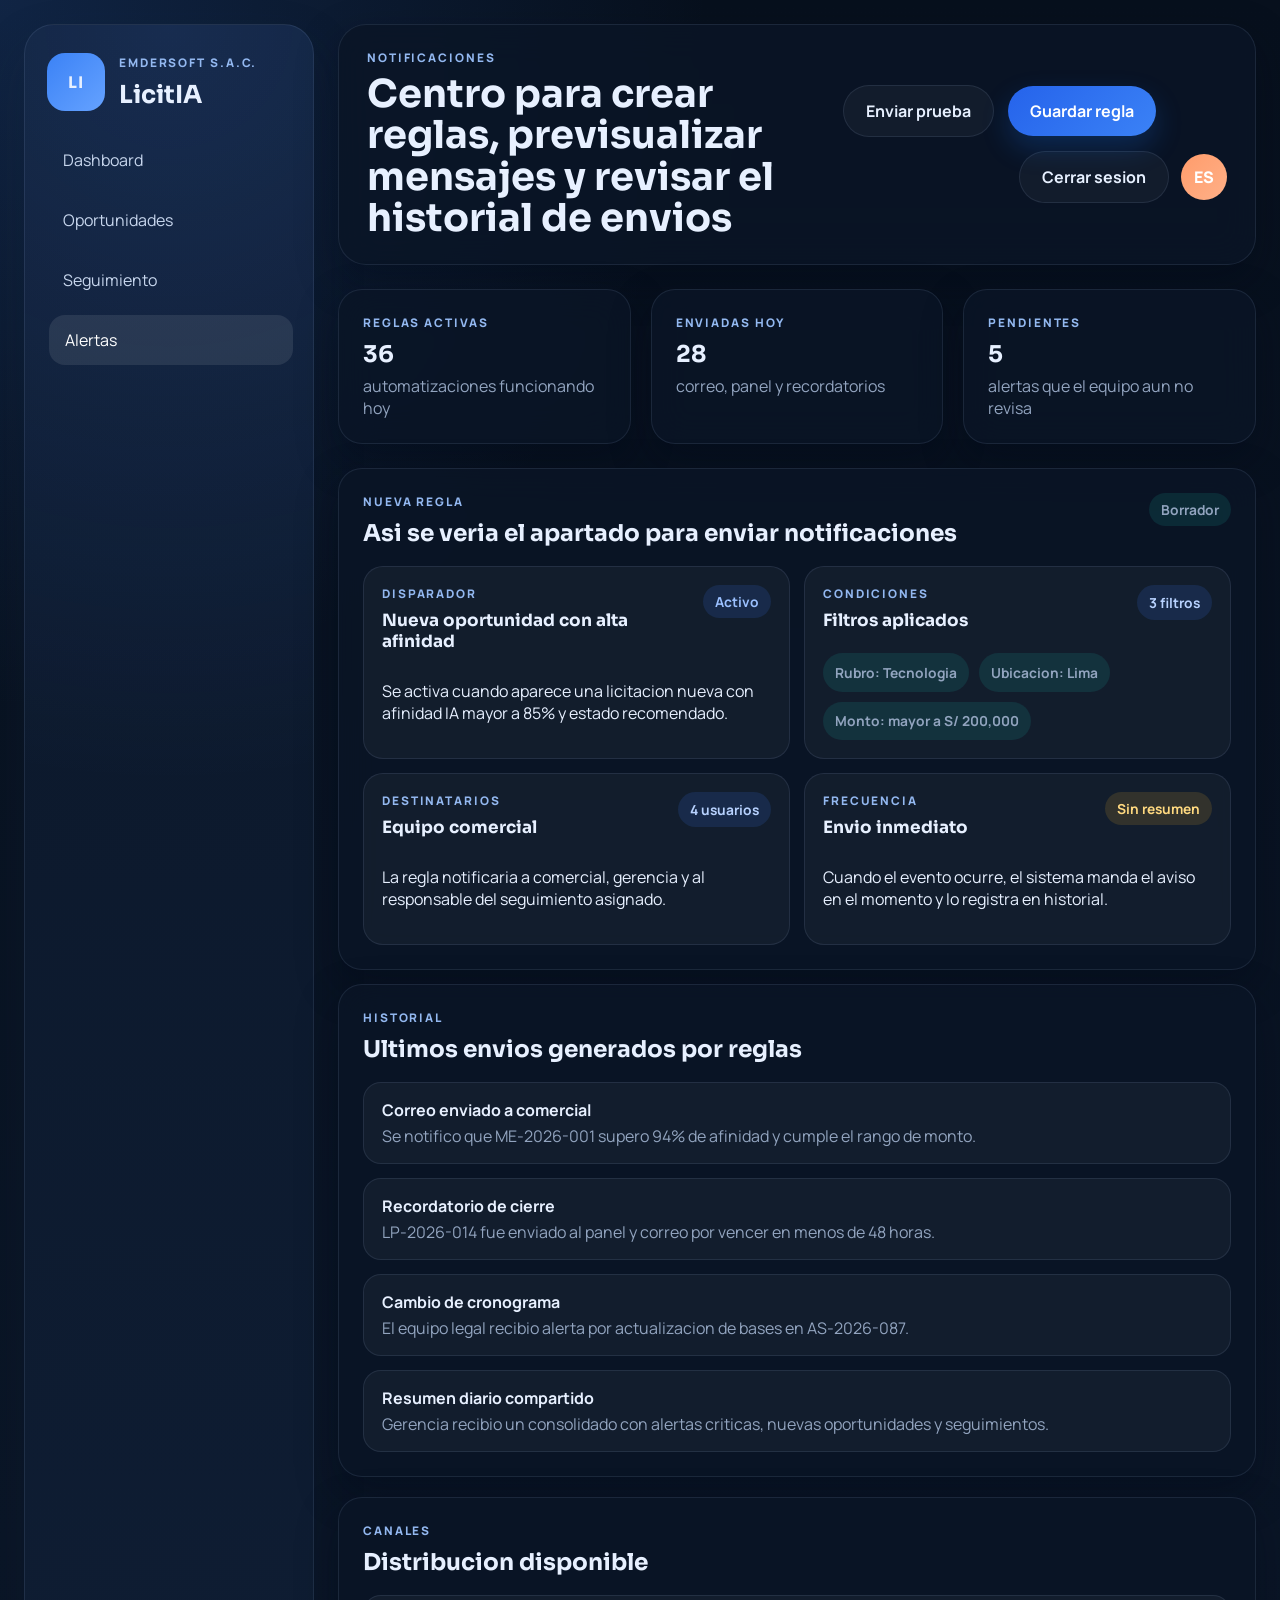
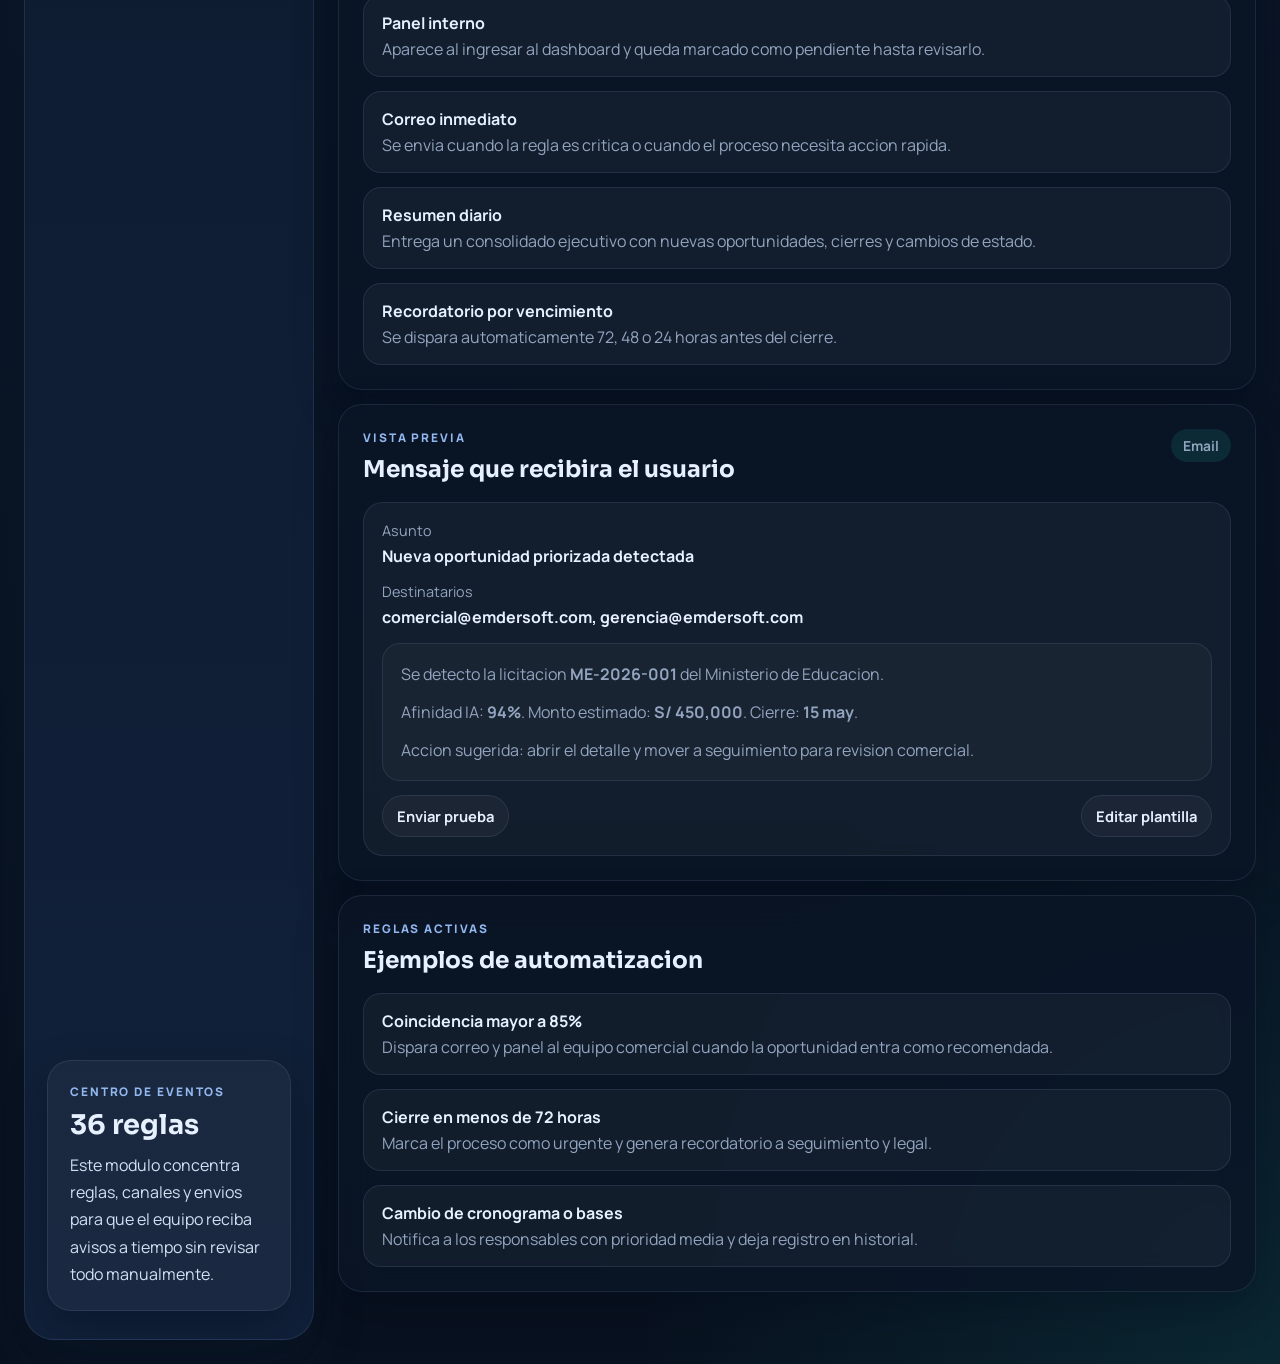
==== alertas.html @ c3f0694d "proyecto_completo" ====
<!DOCTYPE html>
<html lang="es">
<head>
  <meta charset="UTF-8">
  <meta name="viewport" content="width=device-width, initial-scale=1.0">
  <title>LicitIA | Alertas</title>
  <link rel="preconnect" href="https://fonts.googleapis.com">
  <link rel="preconnect" href="https://fonts.gstatic.com" crossorigin>
  <link href="https://fonts.googleapis.com/css2?family=Manrope:wght@400;500;700;800&family=Sora:wght@500;600;700&display=swap" rel="stylesheet">
  <link rel="stylesheet" href="style.css">
</head>
<body>
  <div class="app-shell">
    <aside class="sidebar">
      <a class="brand-block" href="index.html">
        <div class="brand-mark">LI</div>
        <div>
          <p class="eyebrow">Emdersoft S.A.C.</p>
          <h1>LicitIA</h1>
        </div>
      </a>

      <nav class="sidebar-nav">
        <a class="nav-item" href="index.html">Dashboard</a>
        <a class="nav-item" href="oportunidades.html">Oportunidades</a>
        <a class="nav-item" href="seguimiento.html">Seguimiento</a>
        <a class="nav-item active" href="alertas.html">Alertas</a>
      </nav>

      <div class="sidebar-card">
        <p class="eyebrow">Centro de eventos</p>
        <h2>36 reglas</h2>
        <p>Este modulo concentra reglas, canales y envios para que el equipo reciba avisos a tiempo sin revisar todo manualmente.</p>
      </div>
    </aside>

    <main class="main-panel">
      <header class="topbar">
        <div class="topbar-copy">
          <p class="eyebrow">Notificaciones</p>
          <h2>Centro para crear reglas, previsualizar mensajes y revisar el historial de envios</h2>
        </div>
        <div class="topbar-actions">
          <button class="secondary-button" type="button" data-demo-message="Se envio una prueba del mensaje al correo del equipo comercial.">Enviar prueba</button>
          <button class="primary-button" type="button" data-demo-message="La regla de notificacion quedo creada y activa.">Guardar regla</button>
          <div class="account-actions">
            <a class="secondary-button logout-button" href="home.html">Cerrar sesion</a>
            <div class="user-chip">ES</div>
          </div>
        </div>
      </header>

      <section class="summary-strip">
        <article class="panel-card">
          <p class="eyebrow">Reglas activas</p>
          <strong>36</strong>
          <span>automatizaciones funcionando hoy</span>
        </article>
        <article class="panel-card">
          <p class="eyebrow">Enviadas hoy</p>
          <strong>28</strong>
          <span>correo, panel y recordatorios</span>
        </article>
        <article class="panel-card">
          <p class="eyebrow">Pendientes</p>
          <strong>5</strong>
          <span>alertas que el equipo aun no revisa</span>
        </article>
      </section>

      <section class="alert-layout">
        <div class="detail-stack">
          <article class="panel-card">
            <div class="card-header">
              <div>
                <p class="eyebrow">Nueva regla</p>
                <h3>Asi se veria el apartado para enviar notificaciones</h3>
              </div>
              <span class="tag">Borrador</span>
            </div>

            <div class="builder-grid">
              <div class="builder-block">
                <div class="topbar-mini">
                  <div>
                    <p class="eyebrow">Disparador</p>
                    <h4>Nueva oportunidad con alta afinidad</h4>
                  </div>
                  <span class="status active">Activo</span>
                </div>
                <p>Se activa cuando aparece una licitacion nueva con afinidad IA mayor a 85% y estado recomendado.</p>
              </div>

              <div class="builder-block">
                <div class="topbar-mini">
                  <div>
                    <p class="eyebrow">Condiciones</p>
                    <h4>Filtros aplicados</h4>
                  </div>
                  <span class="metric-pill">3 filtros</span>
                </div>
                <div class="badge-list">
                  <span class="tag">Rubro: Tecnologia</span>
                  <span class="tag">Ubicacion: Lima</span>
                  <span class="tag">Monto: mayor a S/ 200,000</span>
                </div>
              </div>

              <div class="builder-block">
                <div class="topbar-mini">
                  <div>
                    <p class="eyebrow">Destinatarios</p>
                    <h4>Equipo comercial</h4>
                  </div>
                  <span class="metric-pill">4 usuarios</span>
                </div>
                <p>La regla notificaria a comercial, gerencia y al responsable del seguimiento asignado.</p>
              </div>

              <div class="builder-block">
                <div class="topbar-mini">
                  <div>
                    <p class="eyebrow">Frecuencia</p>
                    <h4>Envio inmediato</h4>
                  </div>
                  <span class="status review">Sin resumen</span>
                </div>
                <p>Cuando el evento ocurre, el sistema manda el aviso en el momento y lo registra en historial.</p>
              </div>
            </div>
          </article>

          <article class="panel-card">
            <div class="card-header">
              <div>
                <p class="eyebrow">Historial</p>
                <h3>Ultimos envios generados por reglas</h3>
              </div>
            </div>
            <ul class="activity-list">
              <li>
                <strong>Correo enviado a comercial</strong>
                <span>Se notifico que ME-2026-001 supero 94% de afinidad y cumple el rango de monto.</span>
              </li>
              <li>
                <strong>Recordatorio de cierre</strong>
                <span>LP-2026-014 fue enviado al panel y correo por vencer en menos de 48 horas.</span>
              </li>
              <li>
                <strong>Cambio de cronograma</strong>
                <span>El equipo legal recibio alerta por actualizacion de bases en AS-2026-087.</span>
              </li>
              <li>
                <strong>Resumen diario compartido</strong>
                <span>Gerencia recibio un consolidado con alertas criticas, nuevas oportunidades y seguimientos.</span>
              </li>
            </ul>
          </article>
        </div>

        <div class="side-stack">
          <article class="panel-card">
            <div class="card-header">
              <div>
                <p class="eyebrow">Canales</p>
                <h3>Distribucion disponible</h3>
              </div>
            </div>
            <ul class="channel-list">
              <li class="channel-item">
                <strong>Panel interno</strong>
                <span>Aparece al ingresar al dashboard y queda marcado como pendiente hasta revisarlo.</span>
              </li>
              <li class="channel-item">
                <strong>Correo inmediato</strong>
                <span>Se envia cuando la regla es critica o cuando el proceso necesita accion rapida.</span>
              </li>
              <li class="channel-item">
                <strong>Resumen diario</strong>
                <span>Entrega un consolidado ejecutivo con nuevas oportunidades, cierres y cambios de estado.</span>
              </li>
              <li class="channel-item">
                <strong>Recordatorio por vencimiento</strong>
                <span>Se dispara automaticamente 72, 48 o 24 horas antes del cierre.</span>
              </li>
            </ul>
          </article>

          <article class="panel-card">
            <div class="card-header">
              <div>
                <p class="eyebrow">Vista previa</p>
                <h3>Mensaje que recibira el usuario</h3>
              </div>
              <span class="tag">Email</span>
            </div>
            <div class="preview-card">
              <div class="preview-line">
                <span>Asunto</span>
                <strong>Nueva oportunidad priorizada detectada</strong>
              </div>
              <div class="preview-line">
                <span>Destinatarios</span>
                <strong>comercial@emdersoft.com, gerencia@emdersoft.com</strong>
              </div>
              <div class="preview-message">
                <p>Se detecto la licitacion <strong>ME-2026-001</strong> del Ministerio de Educacion.</p>
                <p>Afinidad IA: <strong>94%</strong>. Monto estimado: <strong>S/ 450,000</strong>. Cierre: <strong>15 may</strong>.</p>
                <p>Accion sugerida: abrir el detalle y mover a seguimiento para revision comercial.</p>
              </div>
              <div class="inline-actions">
                <button class="secondary-button small-button" type="button" data-demo-message="La vista previa se envio al correo de prueba.">Enviar prueba</button>
                <button class="secondary-button small-button" type="button" data-demo-message="Se actualizo la plantilla del mensaje.">Editar plantilla</button>
              </div>
            </div>
          </article>

          <article class="panel-card">
            <div class="card-header">
              <div>
                <p class="eyebrow">Reglas activas</p>
                <h3>Ejemplos de automatizacion</h3>
              </div>
            </div>
            <ul class="rule-list">
              <li class="rule-item">
                <strong>Coincidencia mayor a 85%</strong>
                <span>Dispara correo y panel al equipo comercial cuando la oportunidad entra como recomendada.</span>
              </li>
              <li class="rule-item">
                <strong>Cierre en menos de 72 horas</strong>
                <span>Marca el proceso como urgente y genera recordatorio a seguimiento y legal.</span>
              </li>
              <li class="rule-item">
                <strong>Cambio de cronograma o bases</strong>
                <span>Notifica a los responsables con prioridad media y deja registro en historial.</span>
              </li>
            </ul>
          </article>
        </div>
      </section>

      <p id="message" class="message" aria-live="polite"></p>
    </main>
  </div>

  <script src="script.js"></script>
</body>
</html>
---- style.css ----
:root {
  --bg: #08111f;
  --sidebar: #0b1729;
  --panel: rgba(10, 21, 38, 0.82);
  --panel-soft: rgba(255, 255, 255, 0.04);
  --panel-strong: #10243f;
  --text: #e7f0ff;
  --muted: #92a4bf;
  --line: rgba(154, 181, 219, 0.12);
  --blue: #3b82f6;
  --blue-soft: rgba(59, 130, 246, 0.14);
  --teal: #1cc8b7;
  --teal-soft: rgba(28, 200, 183, 0.12);
  /* Purple accent for hover/interaction */
  --accent: #7c3aed;
  --accent-strong: #9f7aea;
  --accent-soft: rgba(124,58,237,0.12);
  --orange: #ff9c6b;
  --gold: #f2c14e;
  --red: #ff6b6b;
  --shadow: rgba(2, 8, 23, 0.34);
}

* {
  box-sizing: border-box;
}

html {
  scroll-behavior: smooth;
}

body {
  margin: 0;
  min-height: 100vh;
  font-family: "Manrope", sans-serif;
  color: var(--text);
  background:
    radial-gradient(circle at top left, rgba(59, 130, 246, 0.18), transparent 22%),
    radial-gradient(circle at bottom right, rgba(28, 200, 183, 0.12), transparent 20%),
    linear-gradient(180deg, #07101d, #0a1526 52%, #08111f);
}

a {
  color: inherit;
  text-decoration: none;
}

button,
input,
select {
  font: inherit;
}

.app-shell {
  display: grid;
  grid-template-columns: 290px 1fr;
  gap: 24px;
  min-height: 100vh;
  padding: 24px;
}

.sidebar {
  display: flex;
  flex-direction: column;
  gap: 24px;
  padding: 28px 22px;
  border: 1px solid var(--line);
  border-radius: 30px;
  background:
    radial-gradient(circle at top, rgba(80, 140, 255, 0.18), transparent 26%),
    linear-gradient(180deg, #0b1729, #11213a);
  box-shadow: 0 24px 50px rgba(16, 35, 60, 0.22);
}

.brand-block {
  display: flex;
  gap: 14px;
  align-items: center;
}

.brand-mark,
h1,
h2,
h3,
h4,
.stat-card strong,
.hero-highlight strong,
.mini-stats strong,
.summary-strip strong {
  font-family: "Sora", sans-serif;
}

.brand-mark {
  display: grid;
  place-items: center;
  width: 58px;
  height: 58px;
  border-radius: 18px;
  background: linear-gradient(135deg, var(--blue), #65a2ff);
  font-weight: 700;
  letter-spacing: 0.06em;
}

.brand-block h1 {
  margin: 4px 0 0;
  font-size: 1.55rem;
}

.eyebrow {
  margin: 0 0 8px;
  font-size: 0.74rem;
  font-weight: 800;
  letter-spacing: 0.16em;
  text-transform: uppercase;
  color: #93b8f0;
}

.sidebar-nav {
  display: grid;
  gap: 10px;
}

.nav-item {
  padding: 14px 16px;
  border-radius: 16px;
  color: #c7d6ed;
  transition: background 0.2s ease, color 0.2s ease, transform 0.2s ease;
}

.nav-item:hover,
.nav-item.active {
  background: rgba(255, 255, 255, 0.09);
  color: white;
  transform: translateX(2px);
}

.sidebar-card,
.topbar,
.hero-panel,
.stat-card,
.panel-card,
.board-column {
  border: 1px solid var(--line);
  box-shadow: 0 16px 40px var(--shadow);
}

.sidebar-card {
  margin-top: auto;
  padding: 22px;
  border-radius: 24px;
  background: var(--panel-soft);
}

.sidebar-card h2 {
  margin: 6px 0 10px;
  font-size: 1.7rem;
}

.sidebar-card p:last-child {
  margin: 0;
  color: #d3e0f3;
  line-height: 1.7;
}

.main-panel {
  display: grid;
  gap: 24px;
}

.topbar,
.panel-card,
.stat-card,
.board-column {
  background: var(--panel);
  backdrop-filter: blur(18px);
}

.topbar {
  display: flex;
  align-items: center;
  justify-content: space-between;
  gap: 18px;
  padding: 24px 28px;
  border-radius: 28px;
}

.topbar-copy h2 {
  margin: 0;
  max-width: 22ch;
  font-size: clamp(1.9rem, 3vw, 2.6rem);
  line-height: 1.08;
}

.topbar-actions {
  display: flex;
  align-items: center;
  gap: 14px;
  flex-wrap: wrap;
}

.account-actions {
  display: flex;
  align-items: center;
  gap: 12px;
  margin-left: auto;
}

.search-box {
  min-width: 290px;
  padding: 14px 18px;
  border: 1px solid var(--line);
  border-radius: 999px;
  color: var(--muted);
  background: var(--panel-soft);
}

input.search-box {
  color: var(--text);
  outline: none;
}

input.search-box::placeholder {
  color: var(--muted);
}

input.search-box:focus {
  border-color: rgba(59, 130, 246, 0.65);
  box-shadow: 0 0 0 3px rgba(59, 130, 246, 0.14);
}

.primary-button,
.secondary-button {
  display: inline-flex;
  align-items: center;
  justify-content: center;
  border: 0;
  border-radius: 999px;
  padding: 14px 22px;
  font-weight: 700;
  cursor: pointer;
  /* slower, smoother animations — slow color/gradient transition */
  transition: transform 600ms cubic-bezier(.2,.9,.2,1), background 900ms ease, box-shadow 900ms ease, filter 700ms ease;
}

.primary-button {
  color: white;
  /* base blue background; overlay will provide smooth darkening on hover */
  background: linear-gradient(135deg, #2563eb, var(--blue));
  box-shadow: 0 12px 28px rgba(22, 119, 255, 0.22);
  position: relative;
  z-index: 1;
  overflow: hidden;
}

/* Enhanced hover effects for buttons and interactive elements */
.primary-button::before {
  content: "";
  position: absolute;
  inset: 0;
  background: linear-gradient(135deg, #1e40af, #2563eb);
  opacity: 0;
  pointer-events: none;
  transition: opacity 1200ms cubic-bezier(.22,.9,.46,1);
  z-index: -1;
}

.primary-button:hover::before {
  opacity: 1;
}

.secondary-button {
  color: var(--text);
  background: var(--panel-soft);
  border: 1px solid var(--line);
}

.secondary-button:hover {
  /* subtle secondary hover */
  transform: translateY(-1px) scale(1.01);
  border-color: rgba(124,58,237,0.14);
  box-shadow: 0 8px 18px rgba(124,58,237,0.06);
  background: linear-gradient(180deg, rgba(255,255,255,0.01), var(--panel-soft));
}

.text-link:hover {
  transform: none;
  color: #b8d2ff;
  text-decoration: none;
}

.chip:hover {
  transform: none;
}

.accent-button {
  color: #cfe1ff;
  background: var(--blue-soft);
}

.small-button {
  padding: 10px 14px;
  font-size: 0.92rem;
}

.logout-button {
  white-space: nowrap;
}

.user-chip {
  display: grid;
  place-items: center;
  width: 46px;
  height: 46px;
  border-radius: 50%;
  background: linear-gradient(135deg, var(--orange), #ffb088);
  color: white;
  font-weight: 800;
}

.user-chip:hover {
  transform: none;
  box-shadow: none;
}

.text-link {
  color: #b8d2ff;
  font-weight: 700;
}

.hero-panel {
  display: grid;
  grid-template-columns: 1.2fr 0.8fr;
  gap: 20px;
  padding: 28px;
  border-radius: 30px;
  background:
    linear-gradient(135deg, rgba(13, 28, 48, 0.96), rgba(10, 23, 40, 0.84)),
    var(--panel);
}

.hero-copy h3,
.page-title {
  margin: 0;
  font-size: clamp(2rem, 4vw, 3rem);
  line-height: 1.04;
}

.description {
  max-width: 62ch;
  margin: 16px 0 0;
  color: var(--muted);
  line-height: 1.75;
}

.hero-tags,
.page-tabs,
.chip-row,
.badge-list,
.meta-row,
.inline-actions {
  display: flex;
  flex-wrap: wrap;
  gap: 10px;
}

.hero-tags {
  margin-top: 22px;
}

.hero-tags span,
.page-tabs a,
.tag,
.status,
.score,
.chip,
.metric-pill {
  display: inline-flex;
  align-items: center;
  justify-content: center;
  border-radius: 999px;
  font-size: 0.86rem;
  font-weight: 700;
}

.hero-tags span,
.page-tabs a,
.chip {
  padding: 10px 14px;
  color: #b8d2ff;
  background: var(--blue-soft);
}

.page-tabs a.active,
.chip.active {
  color: white;
  background: linear-gradient(135deg, var(--blue), #6ea8ff);
}

.hero-highlight {
  padding: 24px;
  border-radius: 24px;
  background: linear-gradient(180deg, #163867, #10243f);
  color: white;
}

.hero-highlight strong {
  display: block;
  margin-bottom: 16px;
  font-size: 2.5rem;
}

.summary-list,
.plain-list {
  margin: 0;
  padding-left: 18px;
  line-height: 1.9;
}

.summary-list {
  color: #dbe8f6;
}

.plain-list {
  color: var(--muted);
}

.stats-grid,
.content-grid,
.bottom-grid,
.summary-strip,
.results-layout,
.detail-layout,
.alert-layout,
.board-grid {
  display: grid;
  gap: 20px;
}

.stats-grid {
  grid-template-columns: repeat(4, 1fr);
}

.summary-strip {
  grid-template-columns: repeat(3, 1fr);
}

.content-grid {
  grid-template-columns: 1.45fr 0.95fr;
}

.bottom-grid {
  grid-template-columns: 1.2fr 0.8fr;
}

.results-layout {
  grid-template-columns: 320px 1fr;
}

.detail-layout {
  grid-template-columns: 1.25fr 0.75fr;
}

.alert-layout {
  grid-template-columns: 1.15fr 0.85fr;
}

.board-grid {
  grid-template-columns: repeat(3, 1fr);
}

.stat-card,
.panel-card,
.board-column {
  padding: 24px;
  border-radius: 24px;
}

.stat-card p,
.summary-strip span,
.meta-row span,
.opportunity-card p,
.activity-list span,
.mini-steps span,
.info-list span,
.rule-list span,
.channel-list span,
.help-copy,
th,
td,
.tag {
  color: var(--muted);
}

.stat-card strong,
.summary-strip strong {
  display: block;
  margin: 8px 0;
  font-size: 2rem;
}

.stat-card span {
  color: var(--teal);
  font-weight: 700;
}

.summary-strip strong {
  margin: 0 0 6px;
  font-size: 1.45rem;
}

.card-header {
  display: flex;
  justify-content: space-between;
  gap: 12px;
  align-items: start;
  margin-bottom: 18px;
}

.card-header h3,
.section-title {
  margin: 0;
  font-size: 1.45rem;
}

.tag {
  padding: 8px 12px;
  background: var(--teal-soft);
}

.opportunity-list,
.activity-list,
.mini-steps,
.info-list,
.result-list,
.detail-stack,
.side-stack,
.rule-list,
.channel-list {
  display: grid;
  gap: 14px;
}

.opportunity-card,
.insight-box,
.activity-list li,
.chip,
.mini-steps div,
.filter-group,
.result-card,
.detail-block,
.info-item,
.rule-item,
.channel-item,
.board-card {
  border: 1px solid var(--line);
  background: var(--panel-soft);
}

.opportunity-card,
.result-card,
.detail-block,
.board-card {
  padding: 18px;
  border-radius: 20px;
}

.opportunity-top,
.result-top,
.detail-header,
.inline-actions,
.board-card-head,
.topbar-mini {
  display: flex;
  justify-content: space-between;
  gap: 14px;
  align-items: start;
}

.opportunity-top h4,
.result-top h4,
.detail-header h3,
.board-card-head h4 {
  margin: 0 0 6px;
  font-size: 1.08rem;
}

.opportunity-top p,
.result-top p,
.detail-header p {
  margin: 0;
}

.score {
  min-width: 62px;
  padding: 8px 10px;
  color: white;
}

.score.high {
  background: linear-gradient(135deg, var(--teal), #25d3bf);
}

.score.medium {
  background: linear-gradient(135deg, var(--gold), #f4c95d);
}

.score.low {
  background: linear-gradient(135deg, var(--orange), #ffb088);
}

.metric-pill {
  padding: 8px 12px;
  color: #b8d2ff;
  background: var(--blue-soft);
}

.board-column {
  display: grid;
  gap: 16px;
}

.board-column-header h3 {
  margin: 0;
}

.board-column-header p,
.deadline-note,
.empty-note {
  margin: 4px 0 0;
  color: var(--muted);
}

.board-card p,
.detail-block p,
.rule-item p,
.channel-item p {
  margin: 0;
  color: var(--muted);
  line-height: 1.7;
}

.board-card .status-line {
  margin-top: 12px;
}

.tag,
.status {
  padding: 7px 12px;
}

.status.active {
  color: #9bc0ff;
  background: var(--blue-soft);
}

.status.review {
  color: #ffd980;
  background: rgba(240, 180, 41, 0.14);
}

.status.done {
  color: #7be9dd;
  background: rgba(13, 183, 166, 0.14);
}

.status.critical {
  color: #ffb5b5;
  background: rgba(255, 107, 107, 0.14);
}

.activity-list,
.rule-list,
.channel-list {
  margin: 0;
  padding: 0;
  list-style: none;
}

.activity-list li,
.rule-item,
.channel-item,
.info-item {
  padding: 16px 18px;
  border-radius: 18px;
}

.activity-list strong,
.rule-item strong,
.channel-item strong,
.info-item strong {
  display: block;
  margin-bottom: 4px;
}

.filter-card {
  display: grid;
  gap: 18px;
}

.filter-group {
  padding: 18px;
  border-radius: 20px;
}

.filter-group h4,
.detail-block h4 {
  margin: 0 0 10px;
  font-size: 1rem;
}

.option-list {
  display: grid;
  gap: 10px;
}

.option-item {
  display: flex;
  justify-content: space-between;
  gap: 12px;
  color: var(--muted);
}

.option-item span:last-child,
.result-meta strong,
.breadcrumb a,
.detail-meta strong {
  color: var(--text);
}

.result-list {
  margin-top: 18px;
}

.result-meta,
.detail-meta,
.info-list {
  display: grid;
  gap: 12px;
}

.result-meta {
  grid-template-columns: repeat(3, 1fr);
  margin-top: 14px;
}

.result-meta div,
.detail-meta div {
  display: grid;
  gap: 4px;
}

.result-foot {
  display: flex;
  justify-content: space-between;
  gap: 14px;
  align-items: center;
  margin-top: 16px;
}

.result-foot p {
  margin: 0;
}

.breadcrumb {
  display: flex;
  flex-wrap: wrap;
  gap: 8px;
  margin-bottom: 10px;
  color: var(--muted);
}

.detail-block {
  display: grid;
  gap: 14px;
}

.detail-meta {
  grid-template-columns: repeat(2, 1fr);
}

.check-list {
  display: grid;
  gap: 10px;
}

.check-item {
  display: flex;
  gap: 12px;
  align-items: start;
  padding: 14px 16px;
  border: 1px solid var(--line);
  border-radius: 18px;
  background: var(--panel-soft);
}

.check-mark {
  display: grid;
  place-items: center;
  min-width: 26px;
  height: 26px;
  border-radius: 50%;
  color: white;
  font-size: 0.85rem;
  font-weight: 800;
  background: linear-gradient(135deg, var(--blue), #6ea8ff);
}

.table-wrap {
  overflow-x: auto;
}

table {
  width: 100%;
  border-collapse: collapse;
}

th,
td {
  padding: 14px 10px;
  text-align: left;
  border-bottom: 1px solid var(--line);
}

.mini-steps div {
  display: flex;
  gap: 12px;
  align-items: center;
  padding: 16px 18px;
  border-radius: 18px;
}

.mini-steps strong {
  color: var(--blue);
}

.mini-stats {
  display: grid;
  grid-template-columns: repeat(3, 1fr);
  gap: 14px;
}

.mini-stats div {
  padding: 16px;
  border: 1px solid var(--line);
  border-radius: 20px;
  background: var(--panel-soft);
}

.mini-stats strong {
  display: block;
  margin-bottom: 6px;
  font-size: 1.6rem;
}

.builder-grid {
  display: grid;
  grid-template-columns: repeat(2, minmax(0, 1fr));
  gap: 14px;
}

.builder-block,
.preview-card {
  padding: 18px;
  border: 1px solid var(--line);
  border-radius: 20px;
  background: var(--panel-soft);
}

.builder-block {
  display: grid;
  gap: 12px;
}

.builder-block h4 {
  margin: 4px 0 0;
  font-size: 1.06rem;
}

.preview-card {
  display: grid;
  gap: 14px;
}

.preview-line {
  display: grid;
  gap: 4px;
}

.preview-line span {
  color: var(--muted);
  font-size: 0.9rem;
}

.preview-line strong {
  line-height: 1.5;
}

.preview-message {
  padding: 16px 18px;
  border: 1px solid var(--line);
  border-radius: 18px;
  background: rgba(255, 255, 255, 0.03);
}

.preview-message p {
  margin: 0 0 10px;
  color: var(--muted);
  line-height: 1.75;
}

.preview-message p:last-child {
  margin-bottom: 0;
}

.rule-item .inline-actions,
.channel-item .inline-actions {
  margin-top: 12px;
}

.message {
  min-height: 24px;
  margin: 0;
  color: var(--blue);
  font-weight: 700;
}

.result-empty {
  padding: 22px;
  border: 1px solid var(--line);
  border-radius: 20px;
  color: var(--muted);
  background: var(--panel-soft);
  text-align: center;
}

@media (max-width: 1280px) {
  .stats-grid {
    grid-template-columns: repeat(2, 1fr);
  }

  .content-grid,
  .bottom-grid,
  .results-layout,
  .detail-layout,
  .alert-layout {
    grid-template-columns: 1fr;
  }
}

@media (max-width: 1080px) {
  .topbar,
  .hero-panel,
  .summary-strip,
  .board-grid {
    grid-template-columns: 1fr;
  }

  .topbar-actions {
    width: 100%;
  }

  .account-actions {
    margin-left: 0;
  }

  .search-box {
    min-width: 100%;
  }

  .result-meta,
  .detail-meta,
  .mini-stats,
  .builder-grid {
    grid-template-columns: 1fr;
  }
}

@media (max-width: 920px) {
  .app-shell {
    grid-template-columns: 1fr;
    padding: 18px;
  }

  .sidebar {
    padding: 22px 20px;
  }

  .topbar {
    padding: 22px;
  }

  .topbar-copy h2 {
    max-width: 100%;
  }
}

@media (max-width: 640px) {
  .hero-panel,
  .stat-card,
  .panel-card,
  .board-column {
    padding: 20px;
  }

  .opportunity-top,
  .result-top,
  .result-foot,
  .detail-header,
  .inline-actions {
    flex-direction: column;
  }

  .stats-grid,
  .summary-strip,
  .mini-stats,
  .board-grid {
    grid-template-columns: 1fr;
  }
}
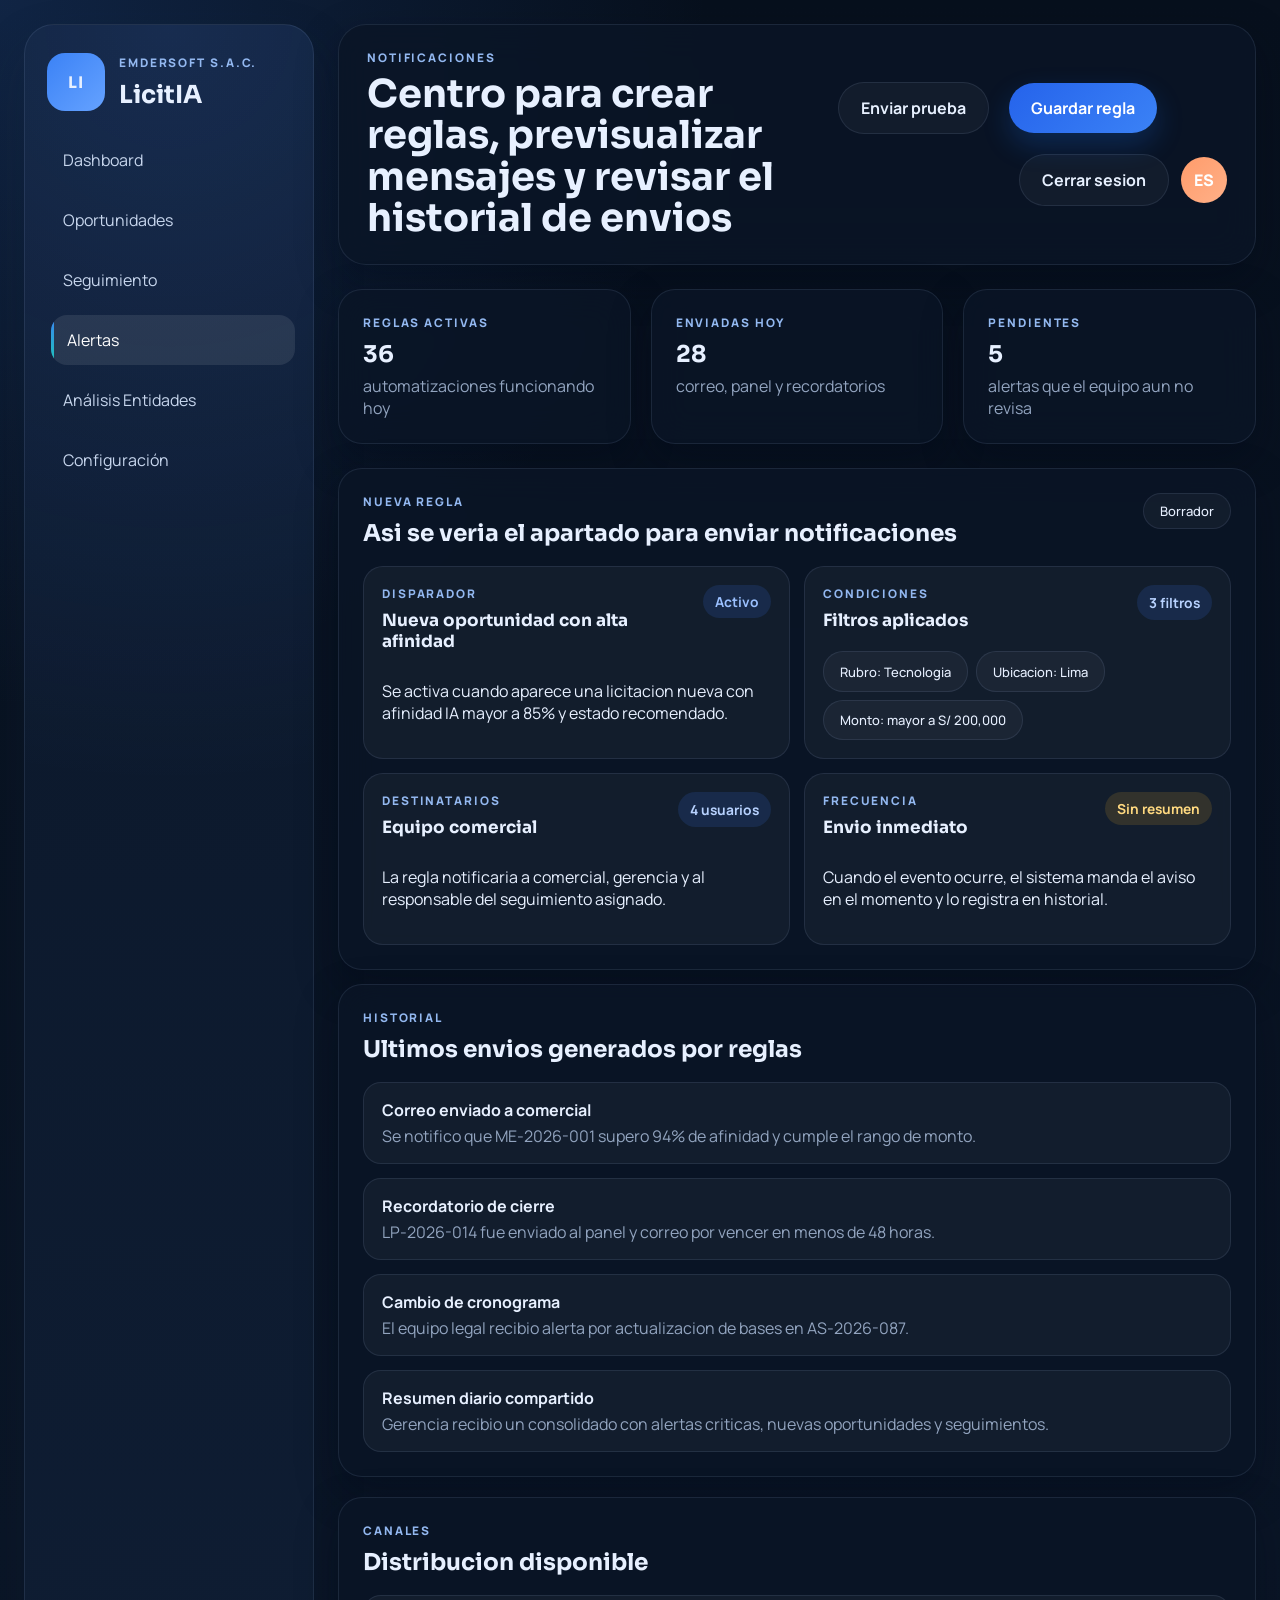
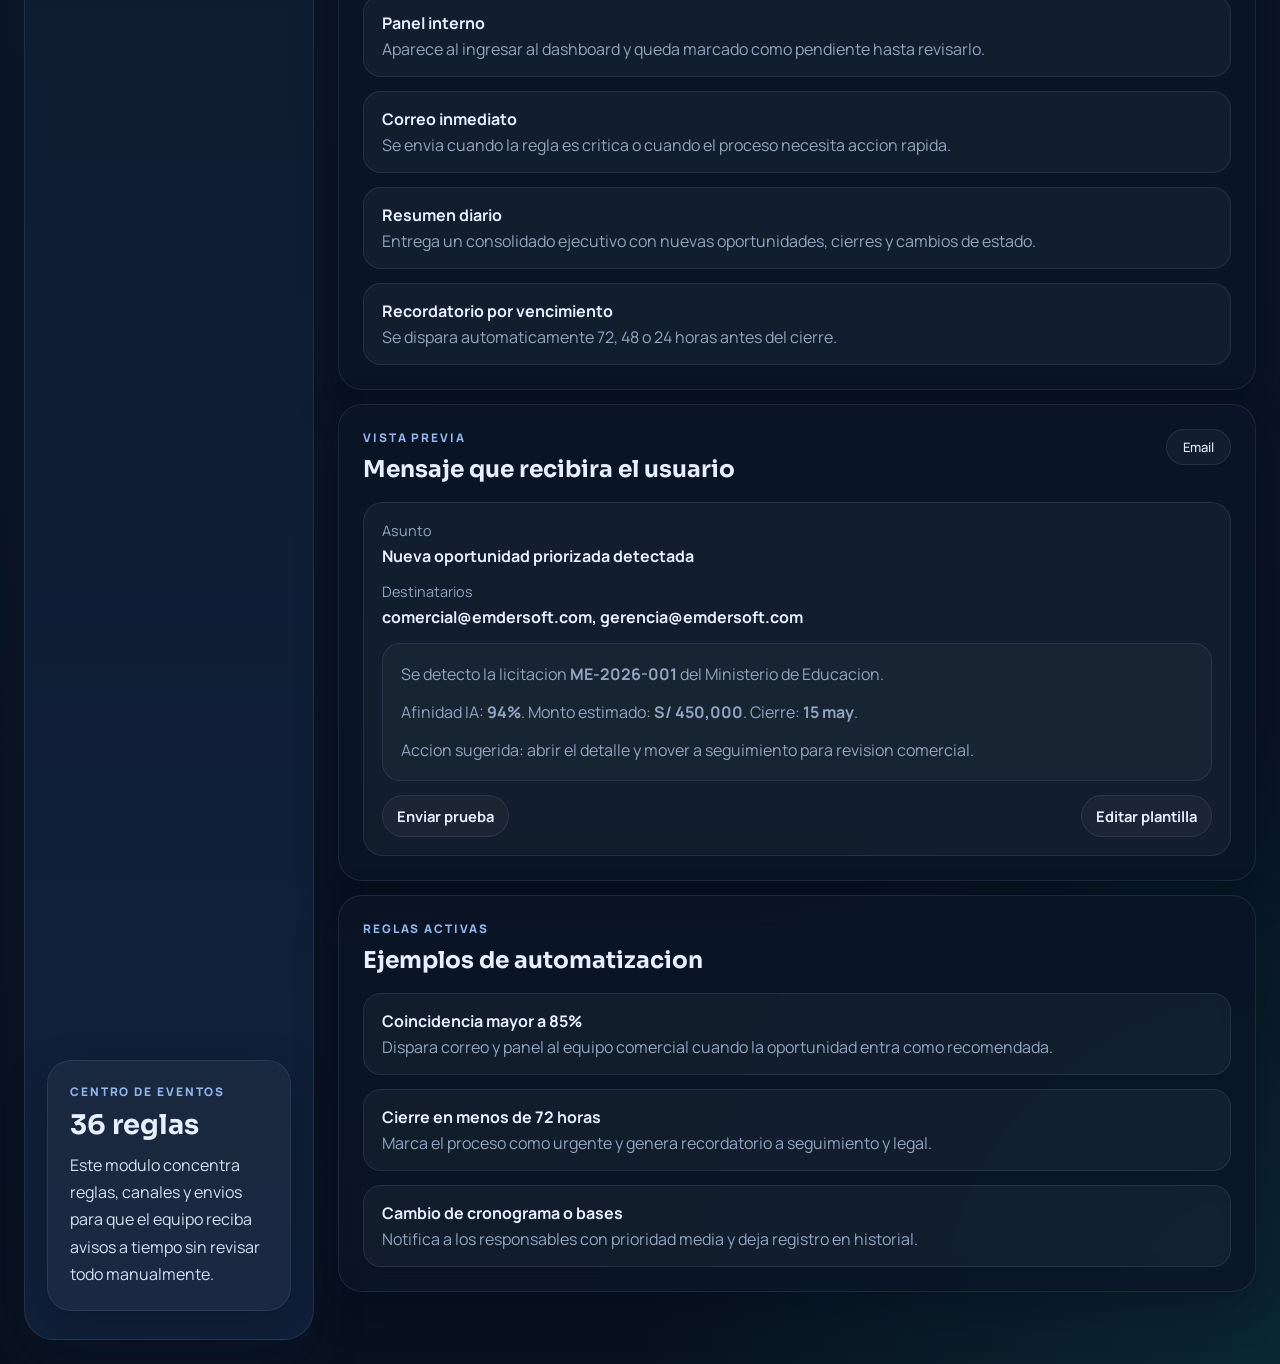
==== commit 02942f88: "Implementar sistema de alertas - Crear modelo AlertRule en Models - Crear AlertRepository en Data - " ====
--- a/alertas.html
+++ b/alertas.html
@@ -25,6 +25,8 @@
         <a class="nav-item" href="oportunidades.html">Oportunidades</a>
         <a class="nav-item" href="seguimiento.html">Seguimiento</a>
         <a class="nav-item active" href="alertas.html">Alertas</a>
+        <a class="nav-item" href="analisis-entidades.html">Análisis Entidades</a>
+        <a class="nav-item" href="configuracion.html">Configuración</a>
       </nav>
 
       <div class="sidebar-card">
@@ -245,5 +247,6 @@
   </div>
 
   <script src="script.js"></script>
+  <script src="alertas.js"></script>
 </body>
 </html>
--- a/style.css
+++ b/style.css
@@ -29,6 +29,38 @@
   scroll-behavior: smooth;
 }
 
+@keyframes fadeInUp {
+  from {
+    opacity: 0;
+    transform: translateY(20px);
+  }
+  to {
+    opacity: 1;
+    transform: translateY(0);
+  }
+}
+
+@keyframes fadeIn {
+  from { opacity: 0; }
+  to { opacity: 1; }
+}
+
+@keyframes slideInLeft {
+  from {
+    opacity: 0;
+    transform: translateX(-20px);
+  }
+  to {
+    opacity: 1;
+    transform: translateX(0);
+  }
+}
+
+@keyframes pulse-glow {
+  0%, 100% { box-shadow: 0 0 0 0 rgba(59, 130, 246, 0.4); }
+  50% { box-shadow: 0 0 20px 4px rgba(59, 130, 246, 0.2); }
+}
+
 body {
   margin: 0;
   min-height: 100vh;
@@ -124,14 +156,33 @@
   padding: 14px 16px;
   border-radius: 16px;
   color: #c7d6ed;
-  transition: background 0.2s ease, color 0.2s ease, transform 0.2s ease;
+  transition: all 0.3s cubic-bezier(0.4, 0, 0.2, 1);
+  position: relative;
+  overflow: hidden;
+}
+
+.nav-item::before {
+  content: '';
+  position: absolute;
+  left: 0;
+  top: 0;
+  height: 100%;
+  width: 3px;
+  background: linear-gradient(180deg, var(--blue), var(--teal));
+  opacity: 0;
+  transition: opacity 0.3s ease;
 }
 
 .nav-item:hover,
 .nav-item.active {
   background: rgba(255, 255, 255, 0.09);
   color: white;
-  transform: translateX(2px);
+  transform: translateX(4px);
+}
+
+.nav-item:hover::before,
+.nav-item.active::before {
+  opacity: 1;
 }
 
 .sidebar-card,
@@ -142,6 +193,7 @@
 .board-column {
   border: 1px solid var(--line);
   box-shadow: 0 16px 40px var(--shadow);
+  animation: fadeInUp 0.6s cubic-bezier(0.4, 0, 0.2, 1) forwards;
 }
 
 .sidebar-card {
@@ -149,6 +201,12 @@
   padding: 22px;
   border-radius: 24px;
   background: var(--panel-soft);
+  transition: transform 0.3s ease, box-shadow 0.3s ease;
+}
+
+.sidebar-card:hover {
+  transform: translateY(-4px);
+  box-shadow: 0 20px 50px rgba(16, 35, 60, 0.35);
 }
 
 .sidebar-card h2 {
@@ -194,7 +252,7 @@
 .topbar-actions {
   display: flex;
   align-items: center;
-  gap: 14px;
+  gap: 20px;
   flex-wrap: wrap;
 }
 
@@ -205,13 +263,22 @@
   margin-left: auto;
 }
 
+.action-group {
+  display: flex;
+  align-items: center;
+  gap: 20px;
+  flex-wrap: wrap;
+  flex: 1 1 auto;
+}
+
 .search-box {
-  min-width: 290px;
+  min-width: 240px;
   padding: 14px 18px;
   border: 1px solid var(--line);
   border-radius: 999px;
   color: var(--muted);
   background: var(--panel-soft);
+  flex: 1 1 auto;
 }
 
 input.search-box {
@@ -268,6 +335,11 @@
   opacity: 1;
 }
 
+.primary-button:hover {
+  transform: translateY(-2px);
+  box-shadow: 0 16px 35px rgba(22, 119, 255, 0.35);
+}
+
 .secondary-button {
   color: var(--text);
   background: var(--panel-soft);
@@ -282,14 +354,22 @@
   background: linear-gradient(180deg, rgba(255,255,255,0.01), var(--panel-soft));
 }
 
-.text-link:hover {
-  transform: none;
-  color: #b8d2ff;
-  text-decoration: none;
+.chip {
+  transition: all 0.2s ease;
+  cursor: pointer;
+  white-space: nowrap;
+  font-size: 0.85rem;
+  padding: 6px 12px;
 }
 
 .chip:hover {
-  transform: none;
+  transform: translateY(-2px);
+  box-shadow: 0 4px 12px rgba(59, 130, 246, 0.25);
+}
+
+.chip.active:hover {
+  transform: translateY(-2px);
+  box-shadow: 0 4px 15px rgba(59, 130, 246, 0.4);
 }
 
 .accent-button {
@@ -315,16 +395,25 @@
   background: linear-gradient(135deg, var(--orange), #ffb088);
   color: white;
   font-weight: 800;
+  transition: transform 0.3s ease, box-shadow 0.3s ease;
+  cursor: pointer;
 }
 
 .user-chip:hover {
-  transform: none;
-  box-shadow: none;
+  transform: scale(1.08);
+  box-shadow: 0 8px 20px rgba(255, 156, 107, 0.35);
 }
 
 .text-link {
   color: #b8d2ff;
   font-weight: 700;
+  transition: color 0.2s ease, transform 0.2s ease;
+  display: inline-block;
+}
+
+.text-link:hover {
+  color: #60a5fa;
+  transform: translateX(3px);
 }
 
 .hero-panel {
@@ -360,7 +449,11 @@
 .inline-actions {
   display: flex;
   flex-wrap: wrap;
-  gap: 10px;
+  gap: 8px;
+}
+
+.chip-row {
+  min-width: 0;
 }
 
 .hero-tags {
@@ -453,7 +546,8 @@
 }
 
 .results-layout {
-  grid-template-columns: 320px 1fr;
+  grid-template-columns: minmax(280px, 320px) 1fr;
+  align-items: start;
 }
 
 .detail-layout {
@@ -473,6 +567,13 @@
 .board-column {
   padding: 24px;
   border-radius: 24px;
+  transition: transform 0.3s ease, box-shadow 0.3s ease;
+}
+
+.stat-card:hover,
+.panel-card:hover {
+  transform: translateY(-4px);
+  box-shadow: 0 24px 60px rgba(2, 8, 23, 0.5);
 }
 
 .stat-card p,
@@ -562,6 +663,15 @@
 .board-card {
   padding: 18px;
   border-radius: 20px;
+  transition: transform 0.25s ease, box-shadow 0.25s ease, border-color 0.25s ease;
+}
+
+.opportunity-card:hover,
+.result-card:hover,
+.board-card:hover {
+  transform: translateY(-3px);
+  box-shadow: 0 12px 30px rgba(2, 8, 23, 0.4);
+  border-color: rgba(154, 181, 219, 0.25);
 }
 
 .opportunity-top,
@@ -666,6 +776,12 @@
 .status.critical {
   color: #ffb5b5;
   background: rgba(255, 107, 107, 0.14);
+  padding: 4px 10px;
+  border-radius: 6px;
+  font-size: 12px;
+  font-weight: 600;
+  margin-left: 8px;
+  vertical-align: middle;
 }
 
 .activity-list,
@@ -695,6 +811,8 @@
 .filter-card {
   display: grid;
   gap: 18px;
+  min-width: 0;
+  height: fit-content;
 }
 
 .filter-group {
@@ -718,6 +836,69 @@
   justify-content: space-between;
   gap: 12px;
   color: var(--muted);
+  background: none;
+  border: none;
+  cursor: pointer;
+  padding: 8px 12px;
+  border-radius: 8px;
+  transition: background-color 0.2s;
+  width: 100%;
+  text-align: left;
+}
+
+.option-item:hover {
+  background-color: rgba(255, 255, 255, 0.05);
+}
+
+.option-item.active {
+  background-color: rgba(59, 130, 246, 0.2);
+  color: var(--text);
+}
+
+.amount-range-inputs {
+  display: flex;
+  flex-direction: column;
+  gap: 12px;
+}
+
+.amount-range-inputs .input-group {
+  display: flex;
+  flex-direction: column;
+  gap: 4px;
+}
+
+.amount-range-inputs label {
+  font-size: 12px;
+  color: var(--muted);
+}
+
+.amount-range-inputs input {
+  background-color: rgba(255, 255, 255, 0.05);
+  border: 1px solid rgba(255, 255, 255, 0.1);
+  border-radius: 6px;
+  padding: 8px 12px;
+  color: var(--text);
+  font-size: 14px;
+}
+
+.amount-range-inputs input:focus {
+  outline: none;
+  border-color: rgba(59, 130, 246, 0.5);
+}
+
+.amount-range-inputs button {
+  margin-top: 4px;
+}
+
+.amount-range-inputs .button-group {
+  display: flex;
+  gap: 8px;
+  margin-top: 4px;
+}
+
+.amount-range-inputs .button-group button {
+  margin-top: 0;
+  flex: 1;
 }
 
 .option-item span:last-child,
@@ -731,6 +912,567 @@
   margin-top: 18px;
 }
 
+.pagination-controls {
+  display: flex;
+  align-items: center;
+  justify-content: center;
+  gap: 12px;
+  margin-top: 24px;
+  padding-top: 24px;
+  border-top: 1px solid var(--border);
+}
+
+.pagination-button {
+  padding: 8px 16px;
+  border: 1px solid var(--border);
+  background: var(--surface);
+  color: var(--text);
+  border-radius: 6px;
+  cursor: pointer;
+  font-size: 14px;
+  font-weight: 500;
+  transition: all 0.2s ease;
+}
+
+.pagination-button:hover:not(:disabled) {
+  background: var(--surface-hover);
+  border-color: var(--primary);
+}
+
+.pagination-button:disabled {
+  opacity: 0.5;
+  cursor: not-allowed;
+}
+
+.pagination-numbers {
+  display: flex;
+  gap: 8px;
+}
+
+.pagination-number {
+  width: 36px;
+  height: 36px;
+  border: 1px solid var(--border);
+  background: var(--surface);
+  color: var(--text);
+  border-radius: 6px;
+  cursor: pointer;
+  font-size: 14px;
+  font-weight: 500;
+  transition: all 0.2s ease;
+}
+
+.pagination-number:hover {
+  background: var(--surface-hover);
+  border-color: var(--primary);
+}
+
+.pagination-number.active {
+  background: var(--primary);
+  color: white;
+  border-color: var(--primary);
+}
+
+/* Configuration Form Styles */
+.config-layout {
+  display: grid;
+  gap: 24px;
+  width: 100%;
+}
+
+.config-form {
+  display: grid;
+  gap: 20px;
+}
+
+.form-group {
+  display: grid;
+  gap: 8px;
+}
+
+.form-group label {
+  font-size: 13px;
+  font-weight: 600;
+  color: var(--muted);
+  text-transform: uppercase;
+  letter-spacing: 0.5px;
+}
+
+.form-group input[type="text"],
+.form-group input[type="number"] {
+  padding: 12px 16px;
+  border: 1px solid var(--line);
+  border-radius: 8px;
+  background: var(--panel-soft);
+  color: var(--text);
+  font-size: 14px;
+  font-weight: 500;
+  transition: all 0.2s ease;
+  box-shadow: 0 1px 2px rgba(0, 0, 0, 0.05);
+}
+
+.form-group input[type="text"]:hover,
+.form-group input[type="number"]:hover {
+  border-color: var(--blue);
+  box-shadow: 0 2px 4px rgba(0, 0, 0, 0.08);
+}
+
+.form-group input[type="text"]:focus,
+.form-group input[type="number"]:focus {
+  outline: none;
+  border-color: var(--blue);
+  box-shadow: 0 0 0 3px rgba(59, 130, 246, 0.2);
+}
+
+.form-row {
+  display: grid;
+  grid-template-columns: repeat(3, 1fr);
+  gap: 20px;
+}
+
+@media (max-width: 768px) {
+  .form-row {
+    grid-template-columns: 1fr;
+  }
+}
+
+.help-text {
+  font-size: 12px;
+  color: var(--muted);
+  margin-top: 4px;
+}
+
+.keyword-list {
+  display: flex;
+  flex-wrap: wrap;
+  gap: 8px;
+  margin-bottom: 12px;
+  min-height: 40px;
+  padding: 8px;
+  background: var(--panel-soft);
+  border-radius: 8px;
+  border: 1px solid var(--line);
+}
+
+.keyword-tag {
+  display: inline-flex;
+  align-items: center;
+  gap: 6px;
+  padding: 6px 12px;
+  background: var(--blue-soft);
+  color: var(--blue);
+  border-radius: 20px;
+  font-size: 13px;
+  font-weight: 500;
+}
+
+.keyword-tag button {
+  background: none;
+  border: none;
+  color: var(--blue);
+  cursor: pointer;
+  font-size: 14px;
+  padding: 0;
+  width: 16px;
+  height: 16px;
+  display: flex;
+  align-items: center;
+  justify-content: center;
+  border-radius: 50%;
+  transition: all 0.2s ease;
+}
+
+.keyword-tag button:hover {
+  background: var(--blue);
+  color: white;
+}
+
+.keyword-input-group {
+  display: flex;
+  gap: 10px;
+  align-items: center;
+}
+
+.keyword-input-group input[type="text"] {
+  flex: 1;
+}
+
+.keyword-input-group select {
+  padding: 10px 12px;
+  border: 1px solid var(--line);
+  border-radius: 8px;
+  background: var(--panel-soft);
+  color: var(--text);
+  font-size: 14px;
+  min-width: 120px;
+}
+
+.keyword-input-group button {
+  padding: 10px 20px;
+}
+
+.keyword-highlight {
+  background: linear-gradient(120deg, var(--yellow-soft) 0%, var(--yellow) 100%);
+  color: var(--text-dark);
+  padding: 2px 4px;
+  border-radius: 3px;
+  font-weight: 600;
+}
+
+/* Tracking filters */
+.filter-dropdown {
+  padding: 16px 0 0 0;
+  border-top: 1px solid var(--line);
+  margin-top: 16px;
+}
+
+.filter-options {
+  display: grid;
+  grid-template-columns: repeat(2, 1fr);
+  gap: 16px;
+}
+
+.filter-option {
+  display: flex;
+  flex-direction: column;
+  gap: 6px;
+}
+
+.filter-option label {
+  font-size: 12px;
+  font-weight: 600;
+  color: var(--text);
+}
+
+.filter-option select,
+.filter-option input {
+  padding: 10px 12px;
+  border: 1px solid var(--line);
+  border-radius: 8px;
+  background: var(--panel-soft);
+  color: var(--text);
+  font-size: 14px;
+}
+
+.filter-actions {
+  display: flex;
+  gap: 12px;
+  padding-top: 16px;
+  margin-top: 16px;
+  border-top: 1px solid var(--line);
+}
+
+.header-actions {
+  display: flex;
+  gap: 12px;
+}
+
+.pagination {
+  display: flex;
+  justify-content: center;
+  align-items: center;
+  gap: 16px;
+  padding: 16px 0;
+  border-top: 1px solid var(--line);
+}
+
+.pagination-btn {
+  padding: 8px 16px;
+  border: 1px solid var(--line);
+  border-radius: 8px;
+  background: var(--panel-soft);
+  color: var(--text);
+  cursor: pointer;
+  font-size: 14px;
+}
+
+.pagination-btn:hover {
+  background: var(--blue-soft);
+  color: var(--blue);
+}
+
+.pagination-btn:disabled {
+  opacity: 0.5;
+  cursor: not-allowed;
+}
+
+.table-wrap {
+  max-height: 400px;
+  overflow-y: auto;
+}
+
+.card-indicator {
+  display: inline-block;
+  background: linear-gradient(135deg, #FFD700 0%, #FFA500 100%);
+  color: #1a1a1a;
+  padding: 4px 10px;
+  font-size: 14px;
+  font-weight: 700;
+  border-radius: 6px;
+  margin-right: 8px;
+  vertical-align: middle;
+}
+
+.result-card {
+  position: relative;
+}
+
+/* Tag Editor - Layout dos columnas tipo LicitaLAB */
+.tag-editor {
+  display: grid;
+  gap: 12px;
+}
+
+.tag-editor-row {
+  display: grid;
+  grid-template-columns: 1fr 1fr;
+  gap: 20px;
+  align-items: start;
+}
+
+@media (max-width: 768px) {
+  .tag-editor-row {
+    grid-template-columns: 1fr;
+  }
+}
+
+.tag-input-section {
+  display: grid;
+  gap: 8px;
+}
+
+.tag-input-section input[type="text"] {
+  padding: 10px 12px;
+  border: 1px solid var(--line);
+  border-radius: 8px;
+  background: var(--panel-soft);
+  color: var(--text);
+  font-size: 14px;
+}
+
+.tag-input-section button {
+  padding: 10px 16px;
+  font-size: 13px;
+  justify-self: start;
+}
+
+.field-description {
+  font-size: 14px;
+  color: var(--text);
+  margin-bottom: 8px;
+  line-height: 1.5;
+}
+
+.field-tip {
+  font-size: 13px;
+  color: var(--muted);
+  margin-bottom: 16px;
+  line-height: 1.5;
+  background: rgba(242, 193, 78, 0.1);
+  padding: 12px;
+  border-radius: 8px;
+  border-left: 3px solid var(--gold);
+}
+
+.tag-display-section {
+  background: var(--panel-soft);
+  border: 1px solid var(--line);
+  border-radius: 8px;
+  padding: 12px;
+  min-height: 80px;
+}
+
+.tag-display-label {
+  font-size: 12px;
+  font-weight: 600;
+  color: var(--muted);
+  text-transform: uppercase;
+  letter-spacing: 0.5px;
+  margin-bottom: 8px;
+}
+
+/* Tag List - Editable tags */
+.tag-list {
+  display: flex;
+  flex-wrap: wrap;
+  gap: 8px;
+}
+
+.tag-input-group {
+  display: flex;
+  gap: 10px;
+  align-items: center;
+}
+
+.tag-input-group input[type="text"] {
+  flex: 1;
+  padding: 10px 12px;
+  border: 1px solid var(--line);
+  border-radius: 8px;
+  background: var(--panel-soft);
+  color: var(--text);
+  font-size: 14px;
+}
+
+.tag-input-group button {
+  padding: 10px 16px;
+  font-size: 13px;
+  white-space: nowrap;
+}
+
+.multi-select-form {
+  display: grid;
+  gap: 20px;
+}
+
+/* Tags - Estilo LicitaLAB */
+.tag-group {
+  display: flex;
+  flex-wrap: wrap;
+  gap: 10px;
+}
+
+.tag {
+  display: inline-flex;
+  align-items: center;
+  gap: 6px;
+  padding: 8px 16px;
+  border: 1px solid var(--line);
+  border-radius: 20px;
+  background: var(--panel-soft);
+  color: var(--text);
+  font-size: 13px;
+  font-weight: 500;
+  cursor: pointer;
+  transition: all 0.2s ease;
+  user-select: none;
+}
+
+.tag:hover {
+  border-color: var(--blue);
+  background: var(--blue-soft);
+}
+
+.tag.active {
+  background: var(--blue);
+  border-color: var(--blue);
+  color: white;
+}
+
+.tag.active::after {
+  content: '✓';
+  font-size: 11px;
+  margin-left: 4px;
+}
+
+.tag.tag-excluded {
+  border-color: var(--line);
+}
+
+.tag.tag-excluded:hover {
+  border-color: var(--red);
+  background: rgba(255, 107, 107, 0.1);
+}
+
+.tag.tag-excluded.active {
+  background: var(--red);
+  border-color: var(--red);
+  color: white;
+}
+
+.checkbox-group {
+  display: grid;
+  grid-template-columns: repeat(auto-fill, minmax(200px, 1fr));
+  gap: 12px;
+}
+
+.checkbox-label {
+  display: flex;
+  align-items: center;
+  gap: 12px;
+  cursor: pointer;
+  padding: 12px 16px;
+  border-radius: 8px;
+  transition: all 0.2s ease;
+  border: 1px solid var(--line);
+  background: var(--panel-soft);
+}
+
+.checkbox-label:hover {
+  background: var(--panel-strong);
+  border-color: var(--blue);
+  transform: translateY(-1px);
+  box-shadow: 0 2px 8px rgba(0, 0, 0, 0.08);
+}
+
+.checkbox-label input[type="checkbox"] {
+  appearance: none;
+  width: 20px;
+  height: 20px;
+  cursor: pointer;
+  border: 2px solid var(--line);
+  border-radius: 4px;
+  background: var(--panel-soft);
+  transition: all 0.2s ease;
+  position: relative;
+}
+
+.checkbox-label input[type="checkbox"]:hover {
+  border-color: var(--blue);
+}
+
+.checkbox-label input[type="checkbox"]:checked {
+  background: var(--blue);
+  border-color: var(--blue);
+}
+
+.checkbox-label input[type="checkbox"]:checked::after {
+  content: '✓';
+  position: absolute;
+  top: 50%;
+  left: 50%;
+  transform: translate(-50%, -50%);
+  color: white;
+  font-size: 12px;
+  font-weight: bold;
+}
+
+.checkbox-label input[type="checkbox"]:checked + span {
+  color: var(--blue);
+  font-weight: 600;
+}
+
+.checkbox-label span {
+  font-size: 14px;
+  color: var(--text);
+  font-weight: 500;
+  transition: color 0.2s ease;
+}
+
+.form-actions {
+  display: flex;
+  gap: 16px;
+  flex-wrap: wrap;
+}
+
+.form-actions button {
+  min-width: 160px;
+  padding: 12px 24px;
+  font-size: 14px;
+  font-weight: 600;
+  border-radius: 8px;
+  transition: all 0.2s ease;
+}
+
+.form-actions button:hover {
+  transform: translateY(-2px);
+  box-shadow: 0 4px 12px rgba(0, 0, 0, 0.15);
+}
+
+.form-actions button:active {
+  transform: translateY(0);
+}
+
 .result-meta,
 .detail-meta,
 .info-list {
@@ -749,16 +1491,147 @@
   gap: 4px;
 }
 
+.result-top {
+  display: flex;
+  justify-content: space-between;
+  align-items: flex-start;
+  gap: 12px;
+  margin-bottom: 14px;
+}
+
+.result-header-actions {
+  display: flex;
+  align-items: center;
+  gap: 10px;
+}
+
+.result-header-a.chip {
+  padding: 8px 14px;
+  font-size: 0.9rem;
+  border-radius: 20px;
+  color: var(--muted);
+  background: var(--panel-soft);
+  border: 1px solid var(--line);
+  transition: all 0.25s ease;
+  cursor: pointer;
+  display: inline-flex;
+  align-items: center;
+  gap: 8px;
+}
+
+.chip-count {
+  min-width: 20px;
+  padding: 2px 6px;
+  font-size: 0.75rem;
+  border-radius: 10px;
+  background: var(--panel);
+  color: var(--text);
+  font-weight: 600;
+}
+
+.favorite-btn {
+  background: var(--panel-soft);
+  border: 1px solid var(--line);
+  border-radius: 8px;
+  padding: 8px;
+  cursor: pointer;
+  color: var(--muted);
+  transition: all 0.25s ease;
+  display: flex;
+  align-items: center;
+  justify-content: center;
+}
+
+.favorite-btn:hover {
+  background: var(--panel);
+  border-color: var(--accent);
+  color: var(--accent);
+}
+
+.favorite-btn.active {
+  background: var(--accent-soft);
+  border-color: var(--gold);
+  color: var(--gold);
+}
+
+.favorite-btn.active svg {
+  fill: var(--gold);
+}
+
+.favorite-btn svg {
+  transition: transform 0.25s ease;
+}
+
+.favorite-btn:active svg {
+  transform: scale(1.2);
+}
+
+.tracking-status-select {
+  padding: 6px 10px;
+  font-size: 0.85rem;
+  border-radius: 8px;
+  background: var(--panel);
+  border: 1px solid var(--line);
+  color: var(--text);
+  cursor: pointer;
+  transition: all 0.25s ease;
+}
+
+.tracking-status-select:hover {
+  border-color: var(--accent);
+}
+
+.tracking-status-select:focus {
+  outline: none;
+  border-color: var(--accent);
+  box-shadow: 0 0 0 4px var(--accent-soft);
+}
+
+.tracking-status-select.status-review {
+  border-color: var(--gold);
+  color: var(--gold);
+}
+
+.tracking-status-select.status-preparing {
+  border-color: var(--blue);
+  color: var(--blue);
+}
+
+.tracking-status-select.status-submitted {
+  border-color: var(--teal);
+  color: var(--teal);
+}
+
+.tracking-status-select.status-won {
+  border-color: #4ade80;
+  color: #4ade80;
+  background: rgba(74, 222, 128, 0.1);
+}
+
+.tracking-status-select.status-lost {
+  border-color: var(--red);
+  color: var(--red);
+  background: rgba(255, 107, 107, 0.1);
+}
+
 .result-foot {
   display: flex;
   justify-content: space-between;
   gap: 14px;
-  align-items: center;
+  align-items: flex-start;
   margin-top: 16px;
 }
 
 .result-foot p {
   margin: 0;
+  flex: 1;
+  word-wrap: break-word;
+  overflow-wrap: break-word;
+}
+
+.help-copy {
+  line-height: 1.5;
+  max-width: 100%;
 }
 
 .breadcrumb {
@@ -947,24 +1820,54 @@
   }
 }
 
+@media (max-width: 1200px) {
+  .topbar {
+    flex-wrap: wrap;
+    gap: 16px;
+  }
+
+  .topbar-copy {
+    flex: 1 1 100%;
+    max-width: 100%;
+  }
+
+  .topbar-copy h2 {
+    max-width: 100%;
+    font-size: clamp(1.4rem, 2.5vw, 2rem);
+  }
+
+  .topbar-actions {
+    flex: 1 1 100%;
+    width: 100%;
+    flex-wrap: wrap;
+    gap: 20px;
+    justify-content: space-between;
+  }
+
+  .action-group {
+    flex: 1 1 auto;
+    gap: 14px;
+  }
+
+  .account-actions {
+    margin-left: 0;
+  }
+
+  .search-box {
+    flex: 1 1 220px;
+    min-width: 220px;
+  }
+}
+
 @media (max-width: 1080px) {
-  .topbar,
   .hero-panel,
   .summary-strip,
   .board-grid {
     grid-template-columns: 1fr;
   }
 
-  .topbar-actions {
-    width: 100%;
-  }
-
   .account-actions {
     margin-left: 0;
-  }
-
-  .search-box {
-    min-width: 100%;
   }
 
   .result-meta,
@@ -991,6 +1894,46 @@
 
   .topbar-copy h2 {
     max-width: 100%;
+  }
+}
+
+@media (max-width: 768px) {
+  .topbar {
+    flex-direction: column;
+    align-items: stretch;
+    padding: 18px;
+  }
+
+  .topbar-copy h2 {
+    font-size: 1.3rem;
+  }
+
+  .topbar-actions {
+    flex-direction: column;
+    align-items: stretch;
+    gap: 12px;
+  }
+
+  .action-group {
+    flex-direction: column;
+    align-items: stretch;
+    width: 100%;
+  }
+
+  .action-group .search-box,
+  .action-group button {
+    width: 100%;
+  }
+
+  .search-box {
+    min-width: 100%;
+    order: -1;
+  }
+
+  .account-actions {
+    margin-left: 0;
+    justify-content: center;
+    width: 100%;
   }
 }
 
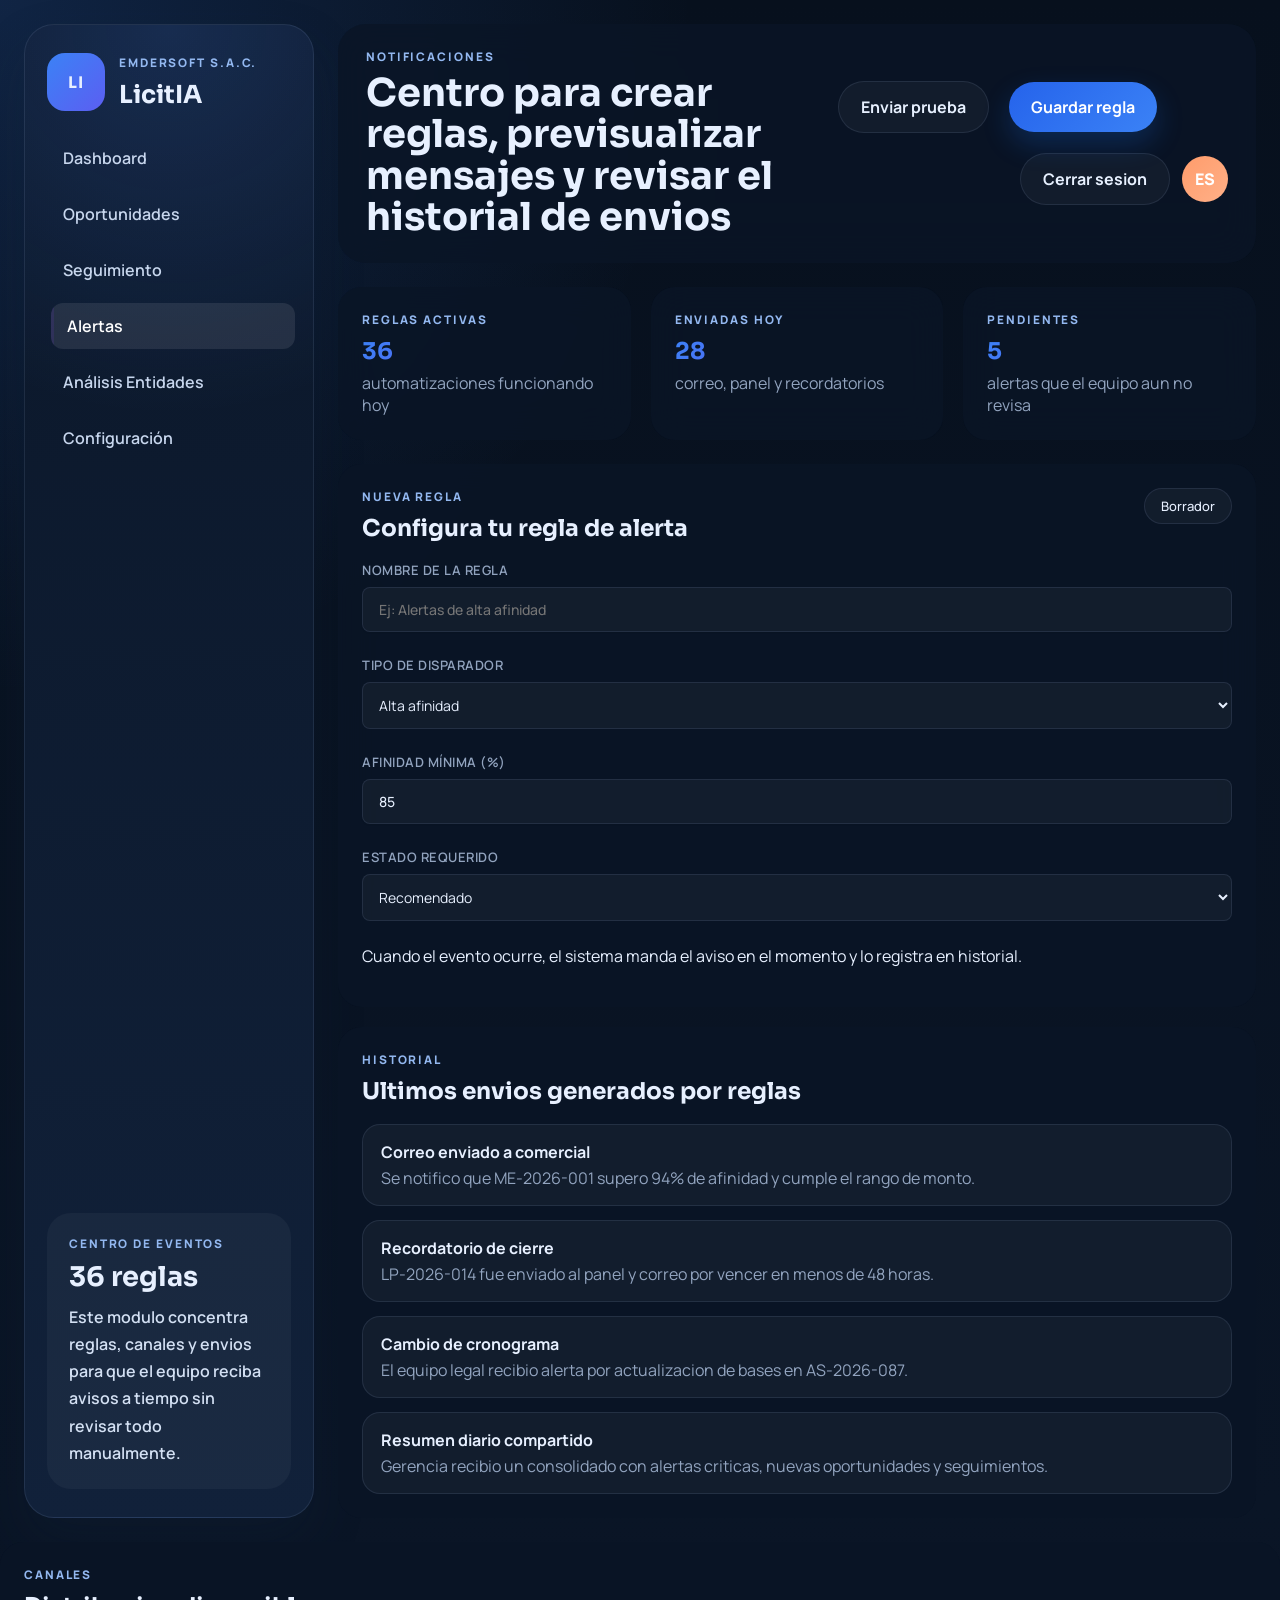
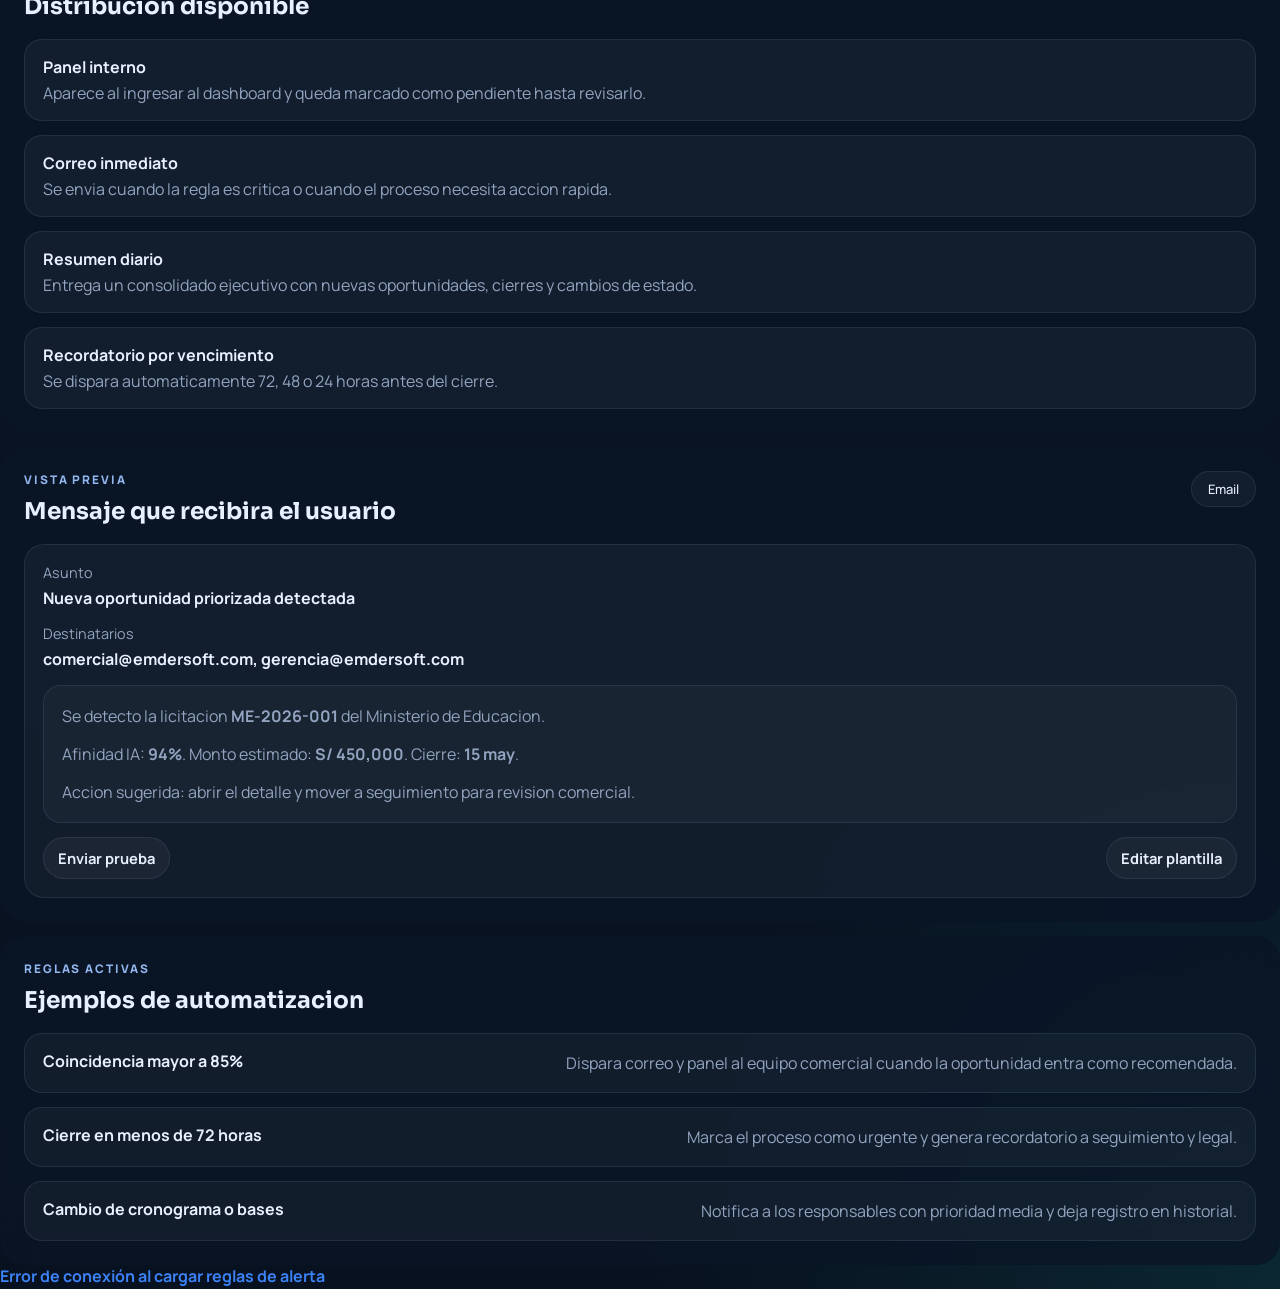
==== commit ff517b04: "Implementar afinidad por usuario y formulario real de alertas - Actualizar AffinityService para usar" ====
--- a/alertas.html
+++ b/alertas.html
@@ -76,57 +76,37 @@
             <div class="card-header">
               <div>
                 <p class="eyebrow">Nueva regla</p>
-                <h3>Asi se veria el apartado para enviar notificaciones</h3>
+                <h3>Configura tu regla de alerta</h3>
               </div>
               <span class="tag">Borrador</span>
             </div>
 
-            <div class="builder-grid">
-              <div class="builder-block">
-                <div class="topbar-mini">
-                  <div>
-                    <p class="eyebrow">Disparador</p>
-                    <h4>Nueva oportunidad con alta afinidad</h4>
-                  </div>
-                  <span class="status active">Activo</span>
-                </div>
-                <p>Se activa cuando aparece una licitacion nueva con afinidad IA mayor a 85% y estado recomendado.</p>
-              </div>
-
-              <div class="builder-block">
-                <div class="topbar-mini">
-                  <div>
-                    <p class="eyebrow">Condiciones</p>
-                    <h4>Filtros aplicados</h4>
-                  </div>
-                  <span class="metric-pill">3 filtros</span>
-                </div>
-                <div class="badge-list">
-                  <span class="tag">Rubro: Tecnologia</span>
-                  <span class="tag">Ubicacion: Lima</span>
-                  <span class="tag">Monto: mayor a S/ 200,000</span>
-                </div>
-              </div>
-
-              <div class="builder-block">
-                <div class="topbar-mini">
-                  <div>
-                    <p class="eyebrow">Destinatarios</p>
-                    <h4>Equipo comercial</h4>
-                  </div>
-                  <span class="metric-pill">4 usuarios</span>
-                </div>
-                <p>La regla notificaria a comercial, gerencia y al responsable del seguimiento asignado.</p>
-              </div>
-
-              <div class="builder-block">
-                <div class="topbar-mini">
-                  <div>
-                    <p class="eyebrow">Frecuencia</p>
-                    <h4>Envio inmediato</h4>
-                  </div>
-                  <span class="status review">Sin resumen</span>
-                </div>
+            <form id="alertRuleForm" class="alert-form">
+              <div class="form-group">
+                <label for="ruleName">Nombre de la regla</label>
+                <input type="text" id="ruleName" name="ruleName" placeholder="Ej: Alertas de alta afinidad" required>
+              </div>
+
+              <div class="form-group">
+                <label for="triggerType">Tipo de disparador</label>
+                <select id="triggerType" name="triggerType" required>
+                  <option value="alta_afinidad">Alta afinidad</option>
+                  <option value="nueva_oportunidad">Nueva oportunidad</option>
+                  <option value="cierre_proximo">Cierre próximo</option>
+                </select>
+              </div>
+
+              <div class="form-group">
+                <label for="affinityScore">Afinidad mínima (%)</label>
+                <input type="number" id="affinityScore" name="affinityScore" min="0" max="100" value="85">
+              </div>
+
+              <div class="form-group">
+                <label for="status">Estado requerido</label>
+                <select id="status" name="status">
+                  <option value="recomendado">Recomendado</option>
+                  <option value="cualquiera">Cualquiera</option>
+                </select>
                 <p>Cuando el evento ocurre, el sistema manda el aviso en el momento y lo registra en historial.</p>
               </div>
             </div>
--- a/style.css
+++ b/style.css
@@ -19,6 +19,10 @@
   --gold: #f2c14e;
   --red: #ff6b6b;
   --shadow: rgba(2, 8, 23, 0.34);
+  --gradient-primary: linear-gradient(135deg, #3b82f6 0%, #7c3aed 100%);
+  --gradient-secondary: linear-gradient(135deg, #1cc8b7 0%, #3b82f6 100%);
+  --gradient-accent: linear-gradient(135deg, #f2c14e 0%, #ff9c6b 100%);
+  --gradient-danger: linear-gradient(135deg, #ff6b6b 0%, #ff9c6b 100%);
 }
 
 * {
@@ -45,6 +49,147 @@
   to { opacity: 1; }
 }
 
+/* Alert Form Styles */
+.alert-form {
+  display: flex;
+  flex-direction: column;
+  gap: 1.5rem;
+}
+
+.alert-form .form-group {
+  display: flex;
+  flex-direction: column;
+  gap: 0.5rem;
+}
+
+.alert-form label {
+  color: var(--text);
+  font-weight: 500;
+  font-size: 0.875rem;
+}
+
+.alert-form input,
+.alert-form select,
+.alert-form textarea {
+  background: var(--panel-soft);
+  border: 1px solid var(--line);
+  color: var(--text);
+  padding: 0.75rem;
+  border-radius: 8px;
+  font-family: inherit;
+  font-size: 0.875rem;
+  transition: border-color 0.2s ease;
+}
+
+.alert-form input:focus,
+.alert-form select:focus,
+.alert-form textarea:focus {
+  outline: none;
+  border-color: var(--blue);
+  box-shadow: 0 0 0 3px rgba(59, 130, 246, 0.1);
+}
+
+.alert-form textarea {
+  resize: vertical;
+  min-height: 80px;
+}
+
+.checkbox-group {
+  display: flex;
+  gap: 1rem;
+  flex-wrap: wrap;
+}
+
+.checkbox-group label {
+  display: flex;
+  align-items: center;
+  gap: 0.5rem;
+  cursor: pointer;
+  font-weight: 400;
+}
+
+.checkbox-group input[type="checkbox"] {
+  width: auto;
+  margin: 0;
+}
+
+.checkbox-label {
+  display: flex;
+  align-items: center;
+  gap: 0.5rem;
+  cursor: pointer;
+  font-weight: 400;
+}
+
+.checkbox-label input[type="checkbox"] {
+  width: auto;
+  margin: 0;
+}
+
+.form-actions {
+  display: flex;
+  gap: 1rem;
+  justify-content: flex-end;
+  margin-top: 1rem;
+}
+
+.rules-list {
+  display: flex;
+  flex-direction: column;
+  gap: 1rem;
+}
+
+.rule-item {
+  background: var(--panel-soft);
+  border: 1px solid var(--line);
+  border-radius: 8px;
+  padding: 1rem;
+  display: flex;
+  justify-content: space-between;
+  align-items: center;
+}
+
+.rule-item h4 {
+  color: var(--text);
+  margin: 0 0 0.5rem 0;
+}
+
+.rule-item p {
+  color: var(--muted);
+  margin: 0;
+  font-size: 0.875rem;
+}
+
+.rule-item .rule-actions {
+  display: flex;
+  gap: 0.5rem;
+}
+
+.rule-item .rule-actions button {
+  padding: 0.5rem 1rem;
+  border: none;
+  border-radius: 4px;
+  cursor: pointer;
+  font-size: 0.75rem;
+}
+
+.rule-item .edit-btn {
+  background: var(--blue-soft);
+  color: var(--blue);
+}
+
+.rule-item .delete-btn {
+  background: rgba(255, 107, 107, 0.1);
+  color: var(--red);
+}
+
+.empty-state {
+  color: var(--muted);
+  text-align: center;
+  padding: 2rem;
+  font-style: italic;
+}
+
 @keyframes slideInLeft {
   from {
     opacity: 0;
@@ -59,6 +204,39 @@
 @keyframes pulse-glow {
   0%, 100% { box-shadow: 0 0 0 0 rgba(59, 130, 246, 0.4); }
   50% { box-shadow: 0 0 20px 4px rgba(59, 130, 246, 0.2); }
+}
+
+@keyframes float {
+  0%, 100% { transform: translateY(0); }
+  50% { transform: translateY(-10px); }
+}
+
+@keyframes scaleIn {
+  from {
+    opacity: 0;
+    transform: scale(0.9);
+  }
+  to {
+    opacity: 1;
+    transform: scale(1);
+  }
+}
+
+@keyframes slideInRight {
+  from {
+    opacity: 0;
+    transform: translateX(20px);
+  }
+  to {
+    opacity: 1;
+    transform: translateX(0);
+  }
+}
+
+@keyframes gradientShift {
+  0% { background-position: 0% 50%; }
+  50% { background-position: 100% 50%; }
+  100% { background-position: 0% 50%; }
 }
 
 body {
@@ -128,9 +306,11 @@
   width: 58px;
   height: 58px;
   border-radius: 18px;
-  background: linear-gradient(135deg, var(--blue), #65a2ff);
+  background: var(--gradient-primary);
+  background-size: 200% 200%;
   font-weight: 700;
   letter-spacing: 0.06em;
+  animation: gradientShift 3s ease infinite;
 }
 
 .brand-block h1 {
@@ -188,12 +368,30 @@
 .sidebar-card,
 .topbar,
 .hero-panel,
-.stat-card,
-.panel-card,
-.board-column {
-  border: 1px solid var(--line);
-  box-shadow: 0 16px 40px var(--shadow);
-  animation: fadeInUp 0.6s cubic-bezier(0.4, 0, 0.2, 1) forwards;
+.nav-item {
+  position: relative;
+  padding: 12px 16px;
+  border-radius: 12px;
+  font-weight: 600;
+  transition: transform 0.2s ease, background 0.2s ease;
+  opacity: 1;
+}
+
+.nav-item::before {
+  content: '';
+  position: absolute;
+  inset: 0;
+  background: var(--accent-soft);
+  border-radius: 12px;
+  opacity: 0;
+  transition: opacity 0.2s ease;
+  z-index: -1;
+}
+
+.chart-card:nth-child(3) {
+  animation: scaleIn 0.6s cubic-bezier(0.4, 0, 0.2, 1) forwards;
+  animation-delay: 0.7s;
+  opacity: 0;
 }
 
 .sidebar-card {
@@ -202,6 +400,7 @@
   border-radius: 24px;
   background: var(--panel-soft);
   transition: transform 0.3s ease, box-shadow 0.3s ease;
+  opacity: 1;
 }
 
 .sidebar-card:hover {
@@ -272,7 +471,7 @@
 }
 
 .search-box {
-  min-width: 240px;
+  min-width: 400px;
   padding: 14px 18px;
   border: 1px solid var(--line);
   border-radius: 999px;
@@ -492,14 +691,33 @@
 .hero-highlight {
   padding: 24px;
   border-radius: 24px;
-  background: linear-gradient(180deg, #163867, #10243f);
+  background: var(--gradient-primary);
   color: white;
+  position: relative;
+  overflow: hidden;
+}
+
+.hero-highlight::before {
+  content: '';
+  position: absolute;
+  top: -50%;
+  right: -50%;
+  width: 100%;
+  height: 200%;
+  background: radial-gradient(circle, rgba(255,255,255,0.1) 0%, transparent 70%);
+  animation: shimmer 3s infinite;
+}
+
+@keyframes shimmer {
+  0% { transform: translateX(-100%) rotate(45deg); }
+  100% { transform: translateX(100%) rotate(45deg); }
 }
 
 .hero-highlight strong {
   display: block;
   margin-bottom: 16px;
   font-size: 2.5rem;
+  text-shadow: 0 2px 10px rgba(0,0,0,0.2);
 }
 
 .summary-list,
@@ -533,6 +751,107 @@
   grid-template-columns: repeat(4, 1fr);
 }
 
+.charts-grid {
+  display: grid;
+  grid-template-columns: repeat(2, 1fr);
+  gap: 20px;
+  margin-bottom: 2rem;
+}
+
+.chart-card {
+  background: var(--panel);
+  border: 1px solid var(--line);
+  border-radius: 1rem;
+  padding: 1.5rem;
+  height: 400px;
+  display: flex;
+  flex-direction: column;
+  position: relative;
+  overflow: hidden;
+  transition: transform 0.3s ease, box-shadow 0.3s ease;
+}
+
+.chart-card::before {
+  content: '';
+  position: absolute;
+  top: 0;
+  left: 0;
+  right: 0;
+  height: 3px;
+  background: var(--gradient-secondary);
+  opacity: 0.6;
+}
+
+.chart-card:hover {
+  transform: translateY(-4px);
+  box-shadow: 0 20px 50px rgba(2, 8, 23, 0.4);
+}
+
+.chart-card .card-header {
+  flex-shrink: 0;
+}
+
+.chart-card canvas {
+  flex: 1;
+  max-height: 300px;
+  width: 100% !important;
+}
+
+.filters-section {
+  display: flex;
+  justify-content: space-between;
+  align-items: center;
+  gap: 20px;
+  margin-bottom: 2rem;
+  padding: 1.5rem;
+  background: var(--panel);
+  border: 1px solid var(--line);
+  border-radius: 1rem;
+  animation: fadeInUp 0.6s cubic-bezier(0.4, 0, 0.2, 1) forwards;
+  animation-delay: 0.8s;
+  opacity: 0;
+}
+
+.filters-section .filter-group {
+  display: flex;
+  align-items: center;
+  gap: 12px;
+}
+
+.filters-section .filter-group label {
+  color: var(--muted);
+  font-size: 0.9rem;
+}
+
+.filters-section .filter-group select,
+.topbar-actions .filter-group select {
+  padding: 8px 12px;
+  border-radius: 8px;
+  background: var(--panel-soft);
+  border: 1px solid var(--line);
+  color: var(--text);
+  cursor: pointer;
+  font-size: 0.9rem;
+  min-width: 150px;
+}
+
+select option {
+  background: var(--panel);
+  color: var(--text);
+}
+
+.filters-section .filter-group select:hover,
+.topbar-actions .filter-group select:hover {
+  border-color: var(--accent);
+}
+
+.filters-section .filter-group select:focus,
+.topbar-actions .filter-group select:focus {
+  outline: none;
+  border-color: var(--accent);
+  box-shadow: 0 0 0 4px var(--accent-soft);
+}
+
 .summary-strip {
   grid-template-columns: repeat(3, 1fr);
 }
@@ -568,6 +887,34 @@
   padding: 24px;
   border-radius: 24px;
   transition: transform 0.3s ease, box-shadow 0.3s ease;
+}
+
+.stat-card {
+  position: relative;
+  overflow: hidden;
+}
+
+.stat-card::before {
+  content: '';
+  position: absolute;
+  top: 0;
+  left: 0;
+  right: 0;
+  height: 4px;
+  background: var(--gradient-primary);
+  opacity: 0.8;
+}
+
+.stat-card:nth-child(2)::before {
+  background: var(--gradient-secondary);
+}
+
+.stat-card:nth-child(3)::before {
+  background: var(--gradient-accent);
+}
+
+.stat-card:nth-child(4)::before {
+  background: var(--gradient-danger);
 }
 
 .stat-card:hover,
@@ -597,6 +944,31 @@
   display: block;
   margin: 8px 0;
   font-size: 2rem;
+  background: var(--gradient-primary);
+  -webkit-background-clip: text;
+  -webkit-text-fill-color: transparent;
+  background-clip: text;
+}
+
+.stat-card:nth-child(2) strong {
+  background: var(--gradient-secondary);
+  -webkit-background-clip: text;
+  -webkit-text-fill-color: transparent;
+  background-clip: text;
+}
+
+.stat-card:nth-child(3) strong {
+  background: var(--gradient-accent);
+  -webkit-background-clip: text;
+  -webkit-text-fill-color: transparent;
+  background-clip: text;
+}
+
+.stat-card:nth-child(4) strong {
+  background: var(--gradient-danger);
+  -webkit-background-clip: text;
+  -webkit-text-fill-color: transparent;
+  background-clip: text;
 }
 
 .stat-card span {
@@ -607,6 +979,24 @@
 .summary-strip strong {
   margin: 0 0 6px;
   font-size: 1.45rem;
+}
+
+.summary-strip .panel-card:nth-child(1) {
+  animation: slideInLeft 0.5s cubic-bezier(0.4, 0, 0.2, 1) forwards;
+  animation-delay: 0.1s;
+  opacity: 0;
+}
+
+.summary-strip .panel-card:nth-child(2) {
+  animation: slideInLeft 0.5s cubic-bezier(0.4, 0, 0.2, 1) forwards;
+  animation-delay: 0.2s;
+  opacity: 0;
+}
+
+.summary-strip .panel-card:nth-child(3) {
+  animation: slideInLeft 0.5s cubic-bezier(0.4, 0, 0.2, 1) forwards;
+  animation-delay: 0.3s;
+  opacity: 0;
 }
 
 .card-header {
@@ -615,6 +1005,31 @@
   gap: 12px;
   align-items: start;
   margin-bottom: 18px;
+}
+
+.card-meta-row {
+  display: flex;
+  justify-content: space-between;
+  align-items: center;
+  gap: 12px;
+  margin-bottom: 18px;
+}
+
+.header-actions {
+  display: flex;
+  align-items: center;
+  gap: 12px;
+  flex-shrink: 0;
+}
+
+.card-actions {
+  display: flex;
+  justify-content: space-between;
+  align-items: center;
+  gap: 12px;
+  margin-bottom: 18px;
+  padding-bottom: 18px;
+  border-bottom: 1px solid var(--line);
 }
 
 .card-header h3,
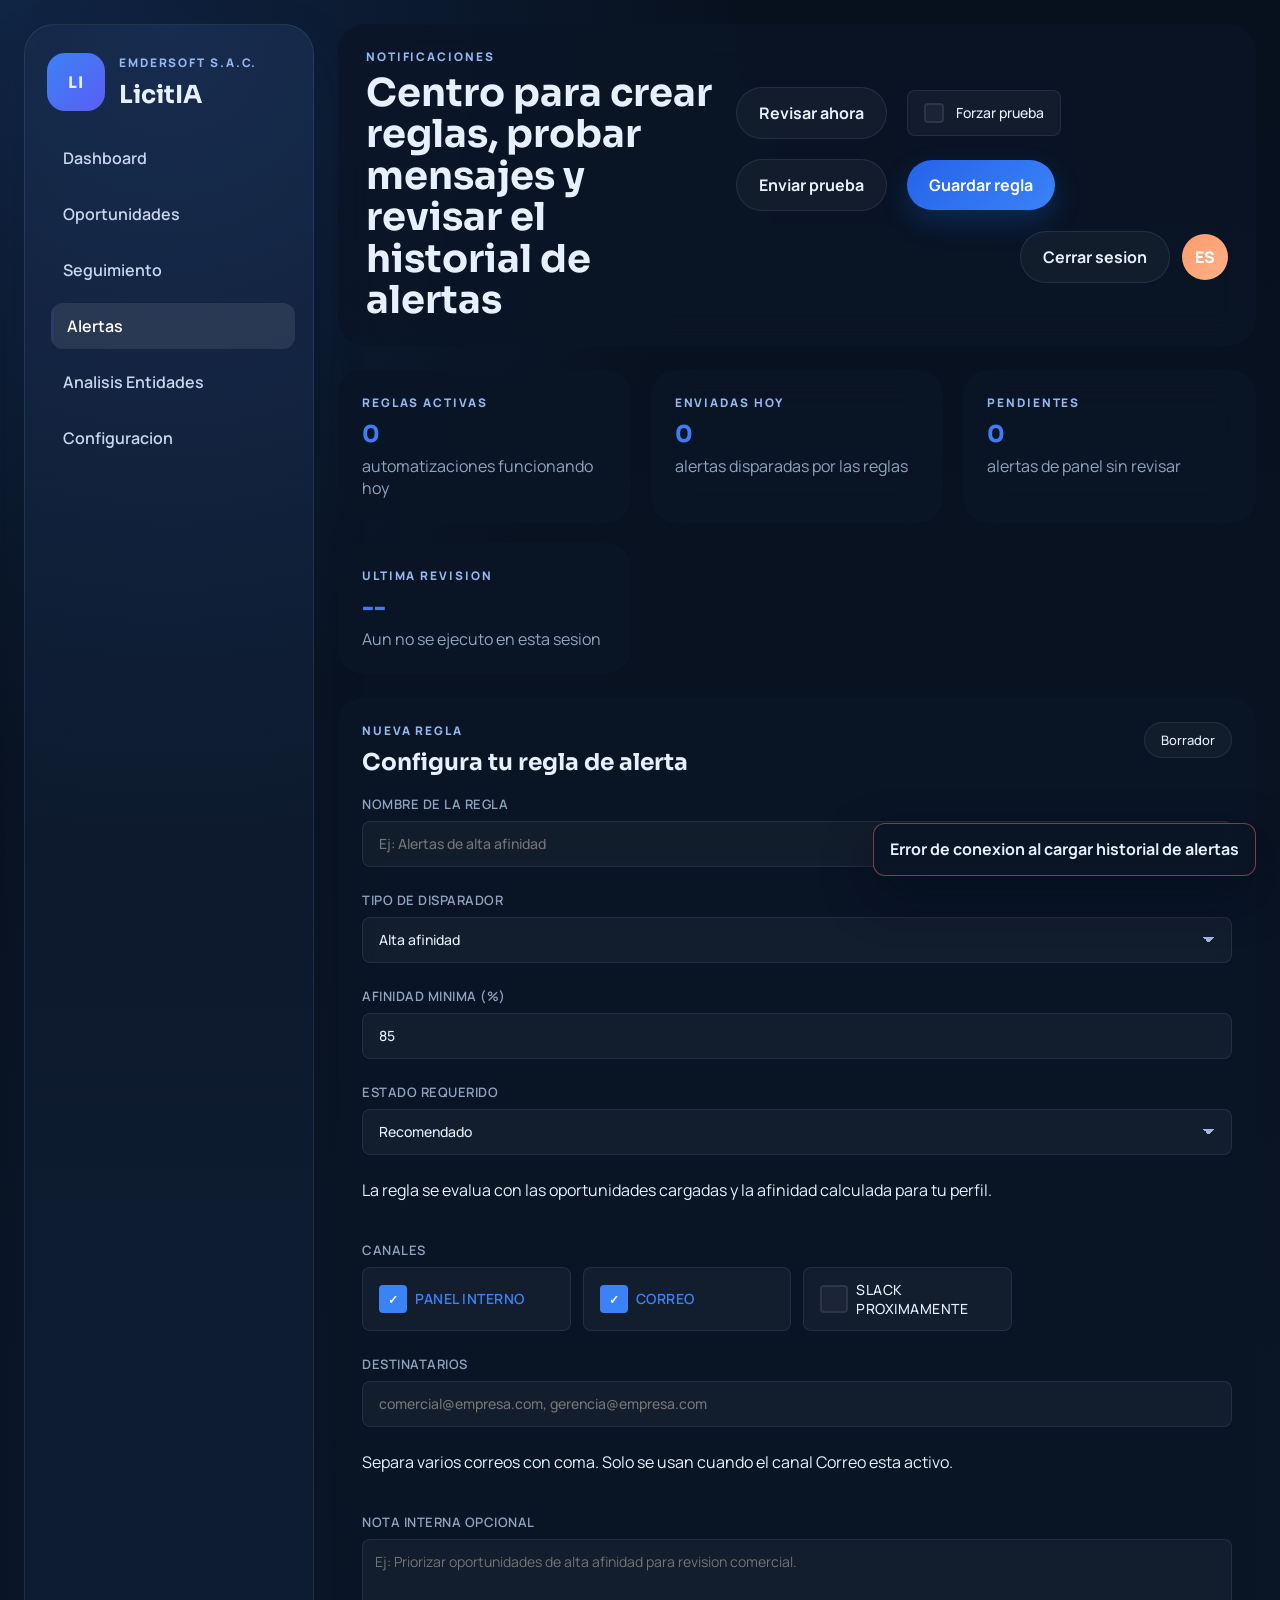
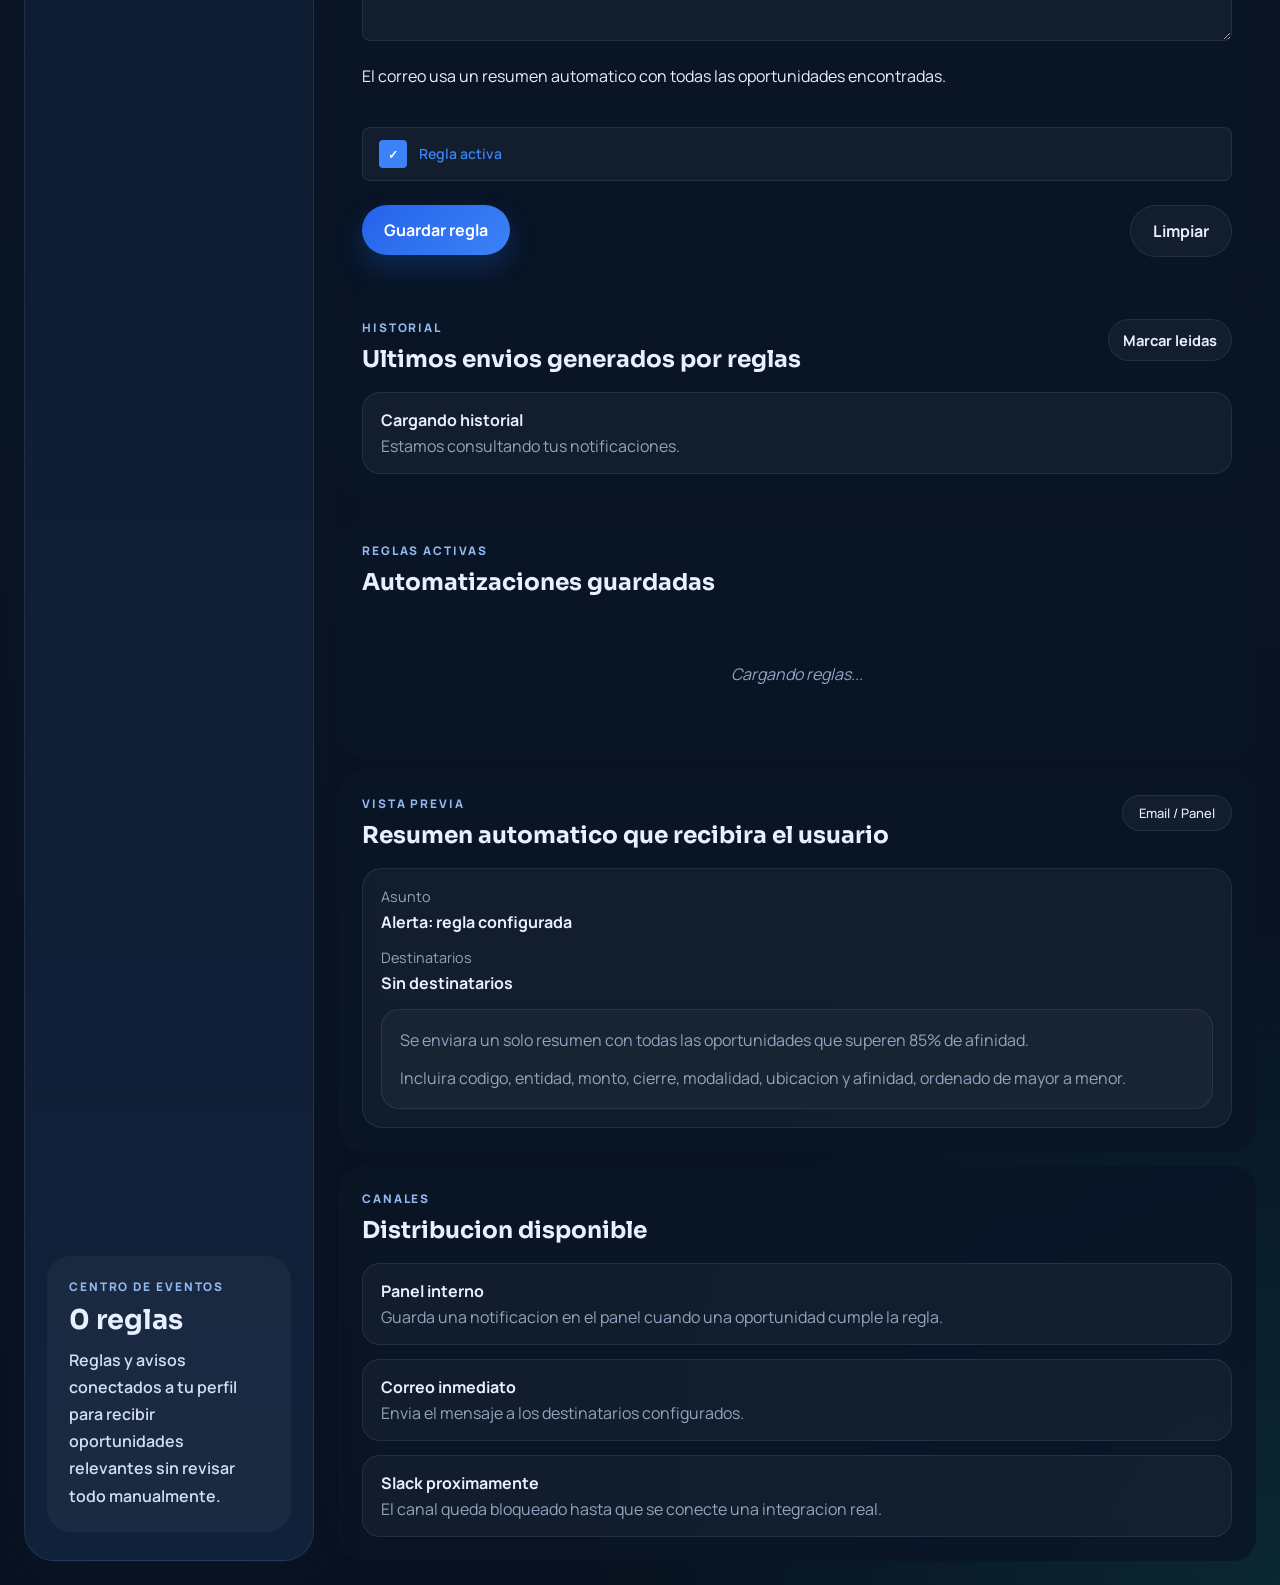
==== commit 4365097c: "Polish alerts and auth pages" ====
--- a/alertas.html
+++ b/alertas.html
@@ -7,7 +7,7 @@
   <link rel="preconnect" href="https://fonts.googleapis.com">
   <link rel="preconnect" href="https://fonts.gstatic.com" crossorigin>
   <link href="https://fonts.googleapis.com/css2?family=Manrope:wght@400;500;700;800&family=Sora:wght@500;600;700&display=swap" rel="stylesheet">
-  <link rel="stylesheet" href="style.css">
+  <link rel="stylesheet" href="style.css?v=20260515-3">
 </head>
 <body>
   <div class="app-shell">
@@ -25,14 +25,14 @@
         <a class="nav-item" href="oportunidades.html">Oportunidades</a>
         <a class="nav-item" href="seguimiento.html">Seguimiento</a>
         <a class="nav-item active" href="alertas.html">Alertas</a>
-        <a class="nav-item" href="analisis-entidades.html">Análisis Entidades</a>
-        <a class="nav-item" href="configuracion.html">Configuración</a>
+        <a class="nav-item" href="analisis-entidades.html">Analisis Entidades</a>
+        <a class="nav-item" href="configuracion.html">Configuracion</a>
       </nav>
 
       <div class="sidebar-card">
         <p class="eyebrow">Centro de eventos</p>
-        <h2>36 reglas</h2>
-        <p>Este modulo concentra reglas, canales y envios para que el equipo reciba avisos a tiempo sin revisar todo manualmente.</p>
+        <h2 id="sidebarRuleCount">0 reglas</h2>
+        <p>Reglas y avisos conectados a tu perfil para recibir oportunidades relevantes sin revisar todo manualmente.</p>
       </div>
     </aside>
 
@@ -40,11 +40,16 @@
       <header class="topbar">
         <div class="topbar-copy">
           <p class="eyebrow">Notificaciones</p>
-          <h2>Centro para crear reglas, previsualizar mensajes y revisar el historial de envios</h2>
+          <h2>Centro para crear reglas, probar mensajes y revisar el historial de alertas</h2>
         </div>
         <div class="topbar-actions">
-          <button class="secondary-button" type="button" data-demo-message="Se envio una prueba del mensaje al correo del equipo comercial.">Enviar prueba</button>
-          <button class="primary-button" type="button" data-demo-message="La regla de notificacion quedo creada y activa.">Guardar regla</button>
+          <button id="checkAlertsButton" class="secondary-button" type="button">Revisar ahora</button>
+          <label class="checkbox-label compact-checkbox">
+            <input type="checkbox" id="forceCheck">
+            <span>Forzar prueba</span>
+          </label>
+          <button id="sendTestButton" class="secondary-button" type="button">Enviar prueba</button>
+          <button id="saveRuleButton" class="primary-button" type="submit" form="alertRuleForm">Guardar regla</button>
           <div class="account-actions">
             <a class="secondary-button logout-button" href="home.html">Cerrar sesion</a>
             <div class="user-chip">ES</div>
@@ -55,18 +60,23 @@
       <section class="summary-strip">
         <article class="panel-card">
           <p class="eyebrow">Reglas activas</p>
-          <strong>36</strong>
+          <strong id="activeRulesCount">0</strong>
           <span>automatizaciones funcionando hoy</span>
         </article>
         <article class="panel-card">
           <p class="eyebrow">Enviadas hoy</p>
-          <strong>28</strong>
-          <span>correo, panel y recordatorios</span>
+          <strong id="todayTriggeredCount">0</strong>
+          <span>alertas disparadas por las reglas</span>
         </article>
         <article class="panel-card">
           <p class="eyebrow">Pendientes</p>
-          <strong>5</strong>
-          <span>alertas que el equipo aun no revisa</span>
+          <strong id="pendingCount">0</strong>
+          <span>alertas de panel sin revisar</span>
+        </article>
+        <article class="panel-card">
+          <p class="eyebrow">Ultima revision</p>
+          <strong id="lastCheckTime">--</strong>
+          <span id="lastCheckResult">Aun no se ejecuto en esta sesion</span>
         </article>
       </section>
 
@@ -76,12 +86,14 @@
             <div class="card-header">
               <div>
                 <p class="eyebrow">Nueva regla</p>
-                <h3>Configura tu regla de alerta</h3>
-              </div>
-              <span class="tag">Borrador</span>
+                <h3 id="ruleFormTitle">Configura tu regla de alerta</h3>
+              </div>
+              <span id="ruleFormBadge" class="tag">Borrador</span>
             </div>
 
             <form id="alertRuleForm" class="alert-form">
+              <input type="hidden" id="ruleId" name="ruleId">
+
               <div class="form-group">
                 <label for="ruleName">Nombre de la regla</label>
                 <input type="text" id="ruleName" name="ruleName" placeholder="Ej: Alertas de alta afinidad" required>
@@ -89,27 +101,67 @@
 
               <div class="form-group">
                 <label for="triggerType">Tipo de disparador</label>
-                <select id="triggerType" name="triggerType" required>
+                <select id="triggerType" name="triggerType" class="form-control" required>
                   <option value="alta_afinidad">Alta afinidad</option>
                   <option value="nueva_oportunidad">Nueva oportunidad</option>
-                  <option value="cierre_proximo">Cierre próximo</option>
+                  <option value="cierre_proximo">Cierre proximo</option>
                 </select>
               </div>
 
               <div class="form-group">
-                <label for="affinityScore">Afinidad mínima (%)</label>
-                <input type="number" id="affinityScore" name="affinityScore" min="0" max="100" value="85">
+                <label for="affinityScore">Afinidad minima (%)</label>
+                <input type="number" id="affinityScore" name="affinityScore" min="0" max="100" value="85" required>
               </div>
 
               <div class="form-group">
                 <label for="status">Estado requerido</label>
-                <select id="status" name="status">
+                <select id="status" name="status" class="form-control">
                   <option value="recomendado">Recomendado</option>
                   <option value="cualquiera">Cualquiera</option>
                 </select>
-                <p>Cuando el evento ocurre, el sistema manda el aviso en el momento y lo registra en historial.</p>
-              </div>
-            </div>
+                <p>La regla se evalua con las oportunidades cargadas y la afinidad calculada para tu perfil.</p>
+              </div>
+
+              <div class="form-group">
+                <label>Canales</label>
+                <div class="checkbox-group">
+                  <label class="checkbox-label">
+                    <input type="checkbox" name="channels" value="panel" checked>
+                    <span>Panel interno</span>
+                  </label>
+                  <label class="checkbox-label">
+                    <input type="checkbox" name="channels" value="email" checked>
+                    <span>Correo</span>
+                  </label>
+                  <label class="checkbox-label">
+                    <input type="checkbox" name="channels" value="slack" disabled>
+                    <span>Slack proximamente</span>
+                  </label>
+                </div>
+              </div>
+
+              <div class="form-group">
+                <label for="recipients">Destinatarios</label>
+                <input type="text" id="recipients" name="recipients" placeholder="comercial@empresa.com, gerencia@empresa.com">
+                <p>Separa varios correos con coma. Solo se usan cuando el canal Correo esta activo.</p>
+              </div>
+
+              <div class="form-group">
+                <label for="messageTemplate">Nota interna opcional</label>
+                <textarea id="messageTemplate" name="messageTemplate" rows="4" placeholder="Ej: Priorizar oportunidades de alta afinidad para revision comercial."></textarea>
+                <p>El correo usa un resumen automatico con todas las oportunidades encontradas.</p>
+              </div>
+
+              <label class="checkbox-label">
+                <input type="checkbox" id="isActive" name="isActive" checked>
+                <span>Regla activa</span>
+              </label>
+
+              <div class="inline-actions">
+                <button class="primary-button" type="submit">Guardar regla</button>
+                <button id="resetRuleButton" class="secondary-button" type="button">Limpiar</button>
+              </div>
+            </form>
           </article>
 
           <article class="panel-card">
@@ -118,29 +170,53 @@
                 <p class="eyebrow">Historial</p>
                 <h3>Ultimos envios generados por reglas</h3>
               </div>
-            </div>
-            <ul class="activity-list">
+              <button id="markAllReadButton" class="secondary-button small-button" type="button">Marcar leidas</button>
+            </div>
+            <ul id="notificationList" class="activity-list">
               <li>
-                <strong>Correo enviado a comercial</strong>
-                <span>Se notifico que ME-2026-001 supero 94% de afinidad y cumple el rango de monto.</span>
-              </li>
-              <li>
-                <strong>Recordatorio de cierre</strong>
-                <span>LP-2026-014 fue enviado al panel y correo por vencer en menos de 48 horas.</span>
-              </li>
-              <li>
-                <strong>Cambio de cronograma</strong>
-                <span>El equipo legal recibio alerta por actualizacion de bases en AS-2026-087.</span>
-              </li>
-              <li>
-                <strong>Resumen diario compartido</strong>
-                <span>Gerencia recibio un consolidado con alertas criticas, nuevas oportunidades y seguimientos.</span>
+                <strong>Cargando historial</strong>
+                <span>Estamos consultando tus notificaciones.</span>
               </li>
             </ul>
           </article>
         </div>
 
         <div class="side-stack">
+          <article class="panel-card">
+            <div class="card-header">
+              <div>
+                <p class="eyebrow">Reglas activas</p>
+                <h3>Automatizaciones guardadas</h3>
+              </div>
+            </div>
+            <div id="rulesList" class="rule-list">
+              <p class="empty-state">Cargando reglas...</p>
+            </div>
+          </article>
+
+          <article class="panel-card">
+            <div class="card-header">
+              <div>
+                <p class="eyebrow">Vista previa</p>
+                <h3>Resumen automatico que recibira el usuario</h3>
+              </div>
+              <span class="tag">Email / Panel</span>
+            </div>
+            <div class="preview-card">
+              <div class="preview-line">
+                <span>Asunto</span>
+                <strong id="previewSubject">Alerta: regla configurada</strong>
+              </div>
+              <div class="preview-line">
+                <span>Destinatarios</span>
+                <strong id="previewRecipients">Sin destinatarios</strong>
+              </div>
+              <div id="previewMessage" class="preview-message">
+                <p>El correo agrupara todas las oportunidades que superen la afinidad minima, ordenadas de mayor a menor afinidad.</p>
+              </div>
+            </div>
+          </article>
+
           <article class="panel-card">
             <div class="card-header">
               <div>
@@ -151,71 +227,15 @@
             <ul class="channel-list">
               <li class="channel-item">
                 <strong>Panel interno</strong>
-                <span>Aparece al ingresar al dashboard y queda marcado como pendiente hasta revisarlo.</span>
+                <span>Guarda una notificacion en el panel cuando una oportunidad cumple la regla.</span>
               </li>
               <li class="channel-item">
                 <strong>Correo inmediato</strong>
-                <span>Se envia cuando la regla es critica o cuando el proceso necesita accion rapida.</span>
+                <span>Envia el mensaje a los destinatarios configurados.</span>
               </li>
               <li class="channel-item">
-                <strong>Resumen diario</strong>
-                <span>Entrega un consolidado ejecutivo con nuevas oportunidades, cierres y cambios de estado.</span>
-              </li>
-              <li class="channel-item">
-                <strong>Recordatorio por vencimiento</strong>
-                <span>Se dispara automaticamente 72, 48 o 24 horas antes del cierre.</span>
-              </li>
-            </ul>
-          </article>
-
-          <article class="panel-card">
-            <div class="card-header">
-              <div>
-                <p class="eyebrow">Vista previa</p>
-                <h3>Mensaje que recibira el usuario</h3>
-              </div>
-              <span class="tag">Email</span>
-            </div>
-            <div class="preview-card">
-              <div class="preview-line">
-                <span>Asunto</span>
-                <strong>Nueva oportunidad priorizada detectada</strong>
-              </div>
-              <div class="preview-line">
-                <span>Destinatarios</span>
-                <strong>comercial@emdersoft.com, gerencia@emdersoft.com</strong>
-              </div>
-              <div class="preview-message">
-                <p>Se detecto la licitacion <strong>ME-2026-001</strong> del Ministerio de Educacion.</p>
-                <p>Afinidad IA: <strong>94%</strong>. Monto estimado: <strong>S/ 450,000</strong>. Cierre: <strong>15 may</strong>.</p>
-                <p>Accion sugerida: abrir el detalle y mover a seguimiento para revision comercial.</p>
-              </div>
-              <div class="inline-actions">
-                <button class="secondary-button small-button" type="button" data-demo-message="La vista previa se envio al correo de prueba.">Enviar prueba</button>
-                <button class="secondary-button small-button" type="button" data-demo-message="Se actualizo la plantilla del mensaje.">Editar plantilla</button>
-              </div>
-            </div>
-          </article>
-
-          <article class="panel-card">
-            <div class="card-header">
-              <div>
-                <p class="eyebrow">Reglas activas</p>
-                <h3>Ejemplos de automatizacion</h3>
-              </div>
-            </div>
-            <ul class="rule-list">
-              <li class="rule-item">
-                <strong>Coincidencia mayor a 85%</strong>
-                <span>Dispara correo y panel al equipo comercial cuando la oportunidad entra como recomendada.</span>
-              </li>
-              <li class="rule-item">
-                <strong>Cierre en menos de 72 horas</strong>
-                <span>Marca el proceso como urgente y genera recordatorio a seguimiento y legal.</span>
-              </li>
-              <li class="rule-item">
-                <strong>Cambio de cronograma o bases</strong>
-                <span>Notifica a los responsables con prioridad media y deja registro en historial.</span>
+                <strong>Slack proximamente</strong>
+                <span>El canal queda bloqueado hasta que se conecte una integracion real.</span>
               </li>
             </ul>
           </article>
@@ -227,6 +247,6 @@
   </div>
 
   <script src="script.js"></script>
-  <script src="alertas.js"></script>
+  <script src="alertas.js?v=20260515-3"></script>
 </body>
 </html>
--- a/style.css
+++ b/style.css
@@ -171,6 +171,8 @@
   border-radius: 4px;
   cursor: pointer;
   font-size: 0.75rem;
+  min-width: 82px;
+  transition: transform 0.18s ease, border-color 0.18s ease, background 0.18s ease, color 0.18s ease, opacity 0.18s ease;
 }
 
 .rule-item .edit-btn {
@@ -181,6 +183,31 @@
 .rule-item .delete-btn {
   background: rgba(255, 107, 107, 0.1);
   color: var(--red);
+}
+
+.rule-item .edit-btn:hover,
+.rule-item .delete-btn:hover {
+  transform: translateY(-1px);
+}
+
+.rule-item .delete-btn.confirm-delete {
+  background: rgba(255, 107, 107, 0.2);
+  border: 1px solid rgba(255, 107, 107, 0.38);
+  color: #ffd7d7;
+}
+
+.activity-list li.is-unread {
+  border-color: rgba(242, 193, 78, 0.38);
+  background: rgba(242, 193, 78, 0.08);
+}
+
+.activity-list li.is-read {
+  opacity: 0.78;
+}
+
+.activity-list li .small-button {
+  justify-self: start;
+  margin-top: 0.35rem;
 }
 
 .empty-state {
@@ -460,6 +487,7 @@
   align-items: center;
   gap: 12px;
   margin-left: auto;
+  flex-wrap: wrap;
 }
 
 .action-group {
@@ -583,6 +611,39 @@
 
 .logout-button {
   white-space: nowrap;
+}
+
+.account-summary {
+  display: grid;
+  gap: 2px;
+  min-width: 180px;
+  max-width: 260px;
+  text-align: right;
+}
+
+.account-summary strong,
+.account-summary span,
+.account-summary small {
+  overflow: hidden;
+  text-overflow: ellipsis;
+  white-space: nowrap;
+}
+
+.account-summary strong {
+  color: var(--text);
+  font-size: 0.95rem;
+}
+
+.account-summary span {
+  color: var(--muted);
+  font-size: 0.84rem;
+}
+
+.account-summary small {
+  color: #9fb7da;
+  font-size: 0.74rem;
+  font-weight: 700;
+  text-transform: uppercase;
 }
 
 .user-chip {
@@ -1414,7 +1475,10 @@
 }
 
 .form-group input[type="text"],
-.form-group input[type="number"] {
+.form-group input[type="number"],
+.form-group select.form-control {
+  width: 100%;
+  min-height: 46px;
   padding: 12px 16px;
   border: 1px solid var(--line);
   border-radius: 8px;
@@ -1426,14 +1490,37 @@
   box-shadow: 0 1px 2px rgba(0, 0, 0, 0.05);
 }
 
+.form-group select.form-control {
+  appearance: none;
+  padding-right: 44px;
+  cursor: pointer;
+  background-image:
+    linear-gradient(45deg, transparent 50%, #9fb7da 50%),
+    linear-gradient(135deg, #9fb7da 50%, transparent 50%);
+  background-position:
+    calc(100% - 22px) 50%,
+    calc(100% - 16px) 50%;
+  background-size:
+    6px 6px,
+    6px 6px;
+  background-repeat: no-repeat;
+}
+
+.form-group select.form-control option {
+  background: #101827;
+  color: var(--text);
+}
+
 .form-group input[type="text"]:hover,
-.form-group input[type="number"]:hover {
+.form-group input[type="number"]:hover,
+.form-group select.form-control:hover {
   border-color: var(--blue);
   box-shadow: 0 2px 4px rgba(0, 0, 0, 0.08);
 }
 
 .form-group input[type="text"]:focus,
-.form-group input[type="number"]:focus {
+.form-group input[type="number"]:focus,
+.form-group select.form-control:focus {
   outline: none;
   border-color: var(--blue);
   box-shadow: 0 0 0 3px rgba(59, 130, 246, 0.2);
@@ -2206,10 +2293,42 @@
 }
 
 .message {
-  min-height: 24px;
+  position: fixed;
+  right: 24px;
+  bottom: 24px;
+  z-index: 60;
+  display: none;
+  max-width: min(420px, calc(100vw - 32px));
+  min-height: auto;
   margin: 0;
-  color: var(--blue);
+  padding: 14px 16px;
+  border: 1px solid rgba(154, 181, 219, 0.2);
+  border-radius: 12px;
+  color: var(--text);
+  background: rgba(10, 21, 38, 0.96);
+  box-shadow: 0 18px 50px rgba(2, 8, 23, 0.45);
   font-weight: 700;
+  line-height: 1.45;
+}
+
+.message.info {
+  border-color: rgba(59, 130, 246, 0.38);
+}
+
+.message.success {
+  border-color: rgba(28, 200, 183, 0.42);
+}
+
+.message.error {
+  border-color: rgba(255, 107, 107, 0.48);
+}
+
+button:disabled,
+.primary-button:disabled,
+.secondary-button:disabled {
+  cursor: wait;
+  opacity: 0.7;
+  transform: none;
 }
 
 .result-empty {
@@ -2350,6 +2469,12 @@
     justify-content: center;
     width: 100%;
   }
+
+  .account-summary {
+    flex: 1 1 100%;
+    max-width: 100%;
+    text-align: center;
+  }
 }
 
 @media (max-width: 640px) {
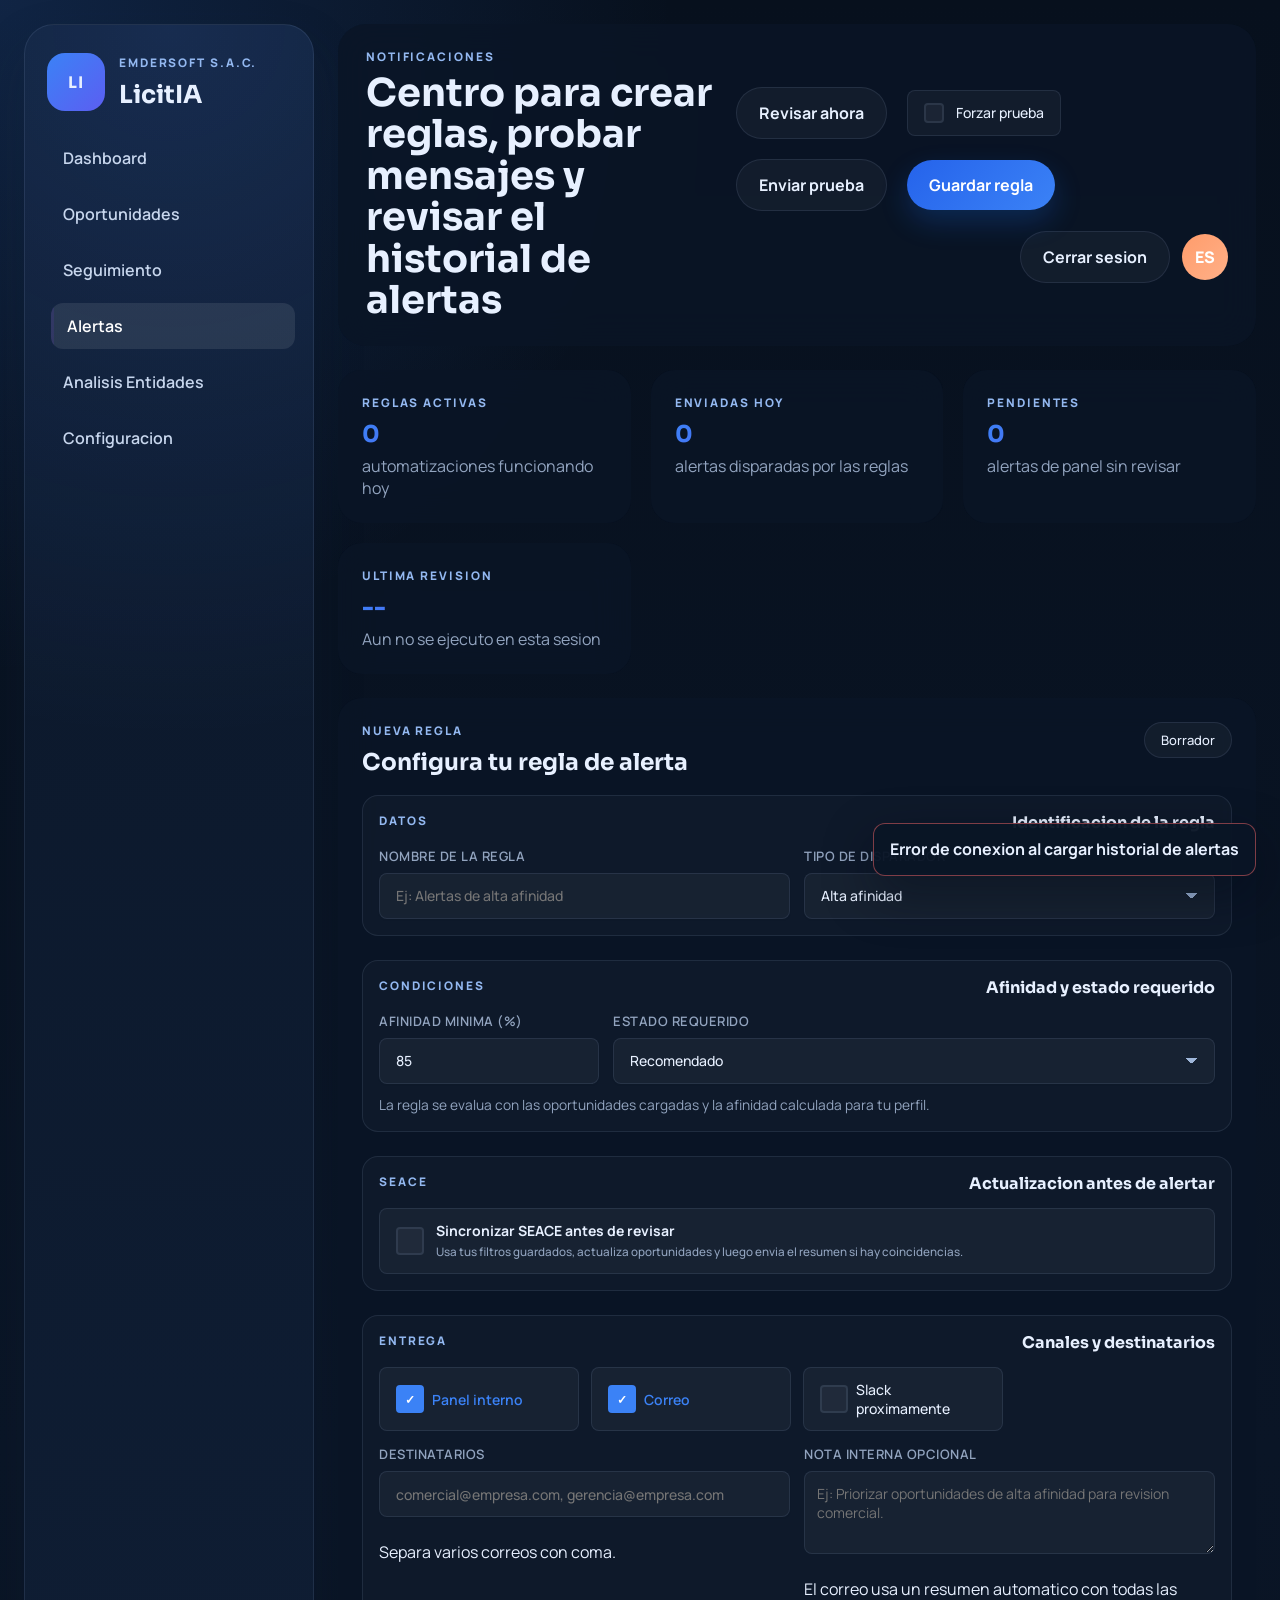
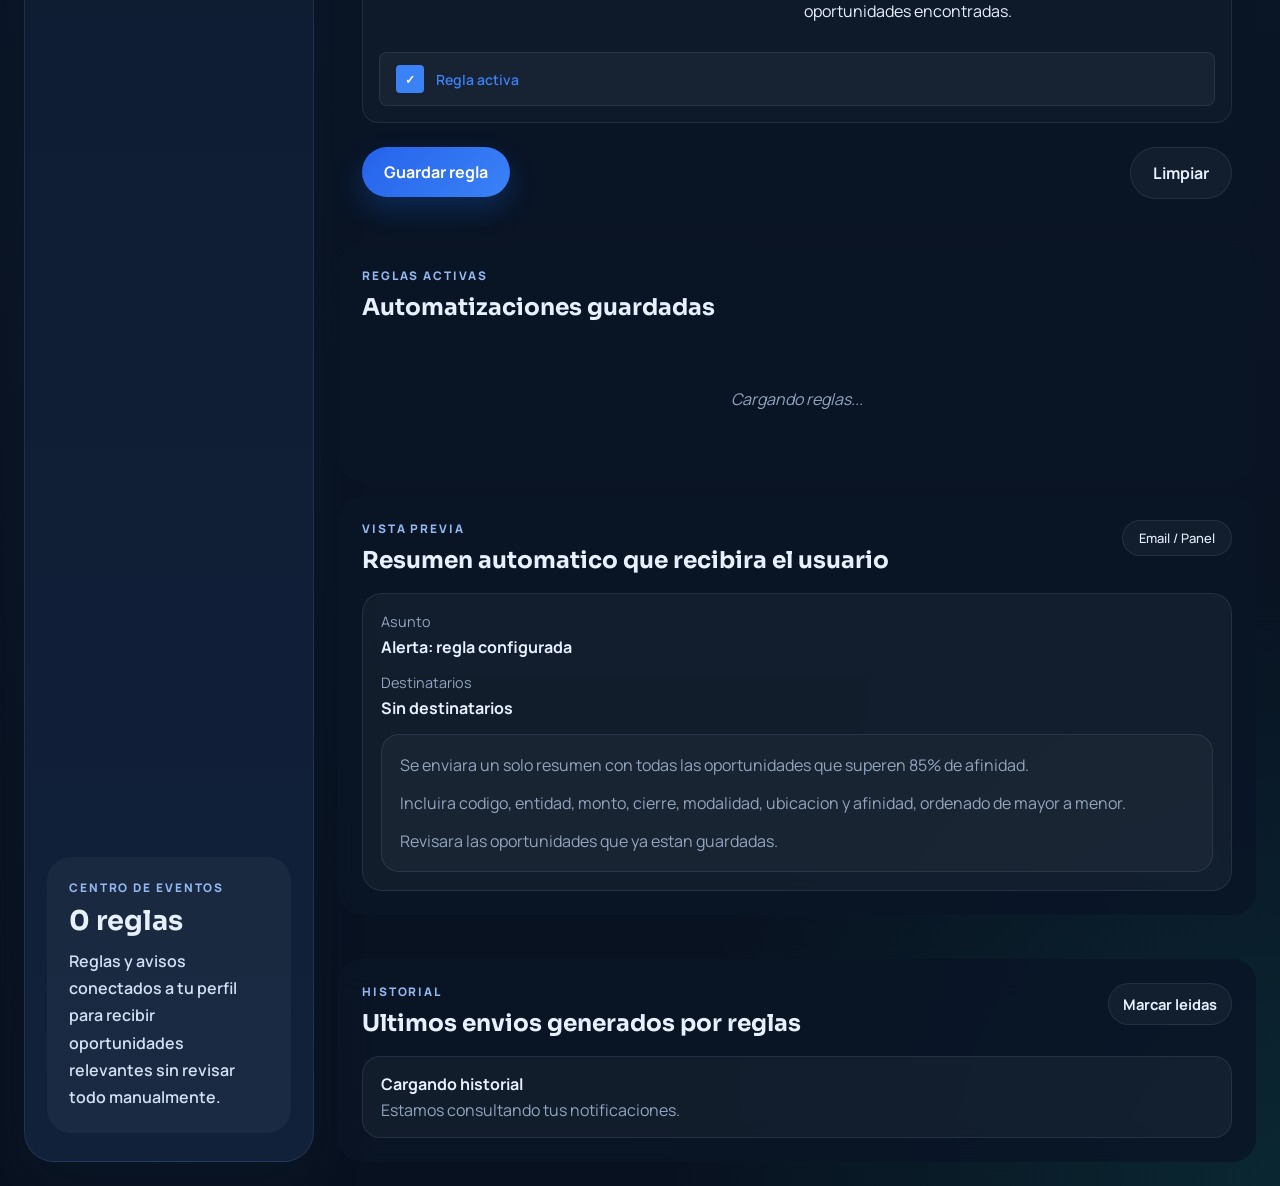
==== commit aabcef06: "Improve SEACE documents and alert workflows" ====
--- a/alertas.html
+++ b/alertas.html
@@ -7,7 +7,7 @@
   <link rel="preconnect" href="https://fonts.googleapis.com">
   <link rel="preconnect" href="https://fonts.gstatic.com" crossorigin>
   <link href="https://fonts.googleapis.com/css2?family=Manrope:wght@400;500;700;800&family=Sora:wght@500;600;700&display=swap" rel="stylesheet">
-  <link rel="stylesheet" href="style.css?v=20260515-3">
+  <link rel="stylesheet" href="style.css?v=20260517-2">
 </head>
 <body>
   <div class="app-shell">
@@ -94,36 +94,69 @@
             <form id="alertRuleForm" class="alert-form">
               <input type="hidden" id="ruleId" name="ruleId">
 
-              <div class="form-group">
-                <label for="ruleName">Nombre de la regla</label>
-                <input type="text" id="ruleName" name="ruleName" placeholder="Ej: Alertas de alta afinidad" required>
-              </div>
-
-              <div class="form-group">
-                <label for="triggerType">Tipo de disparador</label>
-                <select id="triggerType" name="triggerType" class="form-control" required>
-                  <option value="alta_afinidad">Alta afinidad</option>
-                  <option value="nueva_oportunidad">Nueva oportunidad</option>
-                  <option value="cierre_proximo">Cierre proximo</option>
-                </select>
-              </div>
-
-              <div class="form-group">
-                <label for="affinityScore">Afinidad minima (%)</label>
-                <input type="number" id="affinityScore" name="affinityScore" min="0" max="100" value="85" required>
-              </div>
-
-              <div class="form-group">
-                <label for="status">Estado requerido</label>
-                <select id="status" name="status" class="form-control">
-                  <option value="recomendado">Recomendado</option>
-                  <option value="cualquiera">Cualquiera</option>
-                </select>
-                <p>La regla se evalua con las oportunidades cargadas y la afinidad calculada para tu perfil.</p>
-              </div>
-
-              <div class="form-group">
-                <label>Canales</label>
+              <section class="form-section">
+                <div class="form-section-title">
+                  <p class="eyebrow">Datos</p>
+                  <h4>Identificacion de la regla</h4>
+                </div>
+                <div class="form-grid">
+                  <div class="form-group">
+                    <label for="ruleName">Nombre de la regla</label>
+                    <input type="text" id="ruleName" name="ruleName" placeholder="Ej: Alertas de alta afinidad" required>
+                  </div>
+
+                  <div class="form-group">
+                    <label for="triggerType">Tipo de disparador</label>
+                    <select id="triggerType" name="triggerType" class="form-control" required>
+                      <option value="alta_afinidad">Alta afinidad</option>
+                      <option value="nueva_oportunidad">Nueva oportunidad</option>
+                      <option value="cierre_proximo">Cierre proximo</option>
+                    </select>
+                  </div>
+                </div>
+              </section>
+
+              <section class="form-section">
+                <div class="form-section-title">
+                  <p class="eyebrow">Condiciones</p>
+                  <h4>Afinidad y estado requerido</h4>
+                </div>
+                <div class="form-grid compact">
+                  <div class="form-group">
+                    <label for="affinityScore">Afinidad minima (%)</label>
+                    <input type="number" id="affinityScore" name="affinityScore" min="0" max="100" value="85" required>
+                  </div>
+
+                  <div class="form-group">
+                    <label for="status">Estado requerido</label>
+                    <select id="status" name="status" class="form-control">
+                      <option value="recomendado">Recomendado</option>
+                      <option value="cualquiera">Cualquiera</option>
+                    </select>
+                  </div>
+                </div>
+                <p class="field-hint">La regla se evalua con las oportunidades cargadas y la afinidad calculada para tu perfil.</p>
+              </section>
+
+              <section class="form-section">
+                <div class="form-section-title">
+                  <p class="eyebrow">SEACE</p>
+                  <h4>Actualizacion antes de alertar</h4>
+                </div>
+                <label class="checkbox-label option-card">
+                  <input type="checkbox" id="syncBeforeCheck" name="syncBeforeCheck">
+                  <span>
+                    <strong>Sincronizar SEACE antes de revisar</strong>
+                    <small>Usa tus filtros guardados, actualiza oportunidades y luego envia el resumen si hay coincidencias.</small>
+                  </span>
+                </label>
+              </section>
+
+              <section class="form-section">
+                <div class="form-section-title">
+                  <p class="eyebrow">Entrega</p>
+                  <h4>Canales y destinatarios</h4>
+                </div>
                 <div class="checkbox-group">
                   <label class="checkbox-label">
                     <input type="checkbox" name="channels" value="panel" checked>
@@ -138,24 +171,26 @@
                     <span>Slack proximamente</span>
                   </label>
                 </div>
-              </div>
-
-              <div class="form-group">
-                <label for="recipients">Destinatarios</label>
-                <input type="text" id="recipients" name="recipients" placeholder="comercial@empresa.com, gerencia@empresa.com">
-                <p>Separa varios correos con coma. Solo se usan cuando el canal Correo esta activo.</p>
-              </div>
-
-              <div class="form-group">
-                <label for="messageTemplate">Nota interna opcional</label>
-                <textarea id="messageTemplate" name="messageTemplate" rows="4" placeholder="Ej: Priorizar oportunidades de alta afinidad para revision comercial."></textarea>
-                <p>El correo usa un resumen automatico con todas las oportunidades encontradas.</p>
-              </div>
-
-              <label class="checkbox-label">
-                <input type="checkbox" id="isActive" name="isActive" checked>
-                <span>Regla activa</span>
-              </label>
+
+                <div class="form-grid">
+                  <div class="form-group">
+                    <label for="recipients">Destinatarios</label>
+                    <input type="text" id="recipients" name="recipients" placeholder="comercial@empresa.com, gerencia@empresa.com">
+                    <p>Separa varios correos con coma.</p>
+                  </div>
+
+                  <div class="form-group">
+                    <label for="messageTemplate">Nota interna opcional</label>
+                    <textarea id="messageTemplate" name="messageTemplate" rows="3" placeholder="Ej: Priorizar oportunidades de alta afinidad para revision comercial."></textarea>
+                    <p>El correo usa un resumen automatico con todas las oportunidades encontradas.</p>
+                  </div>
+                </div>
+
+                <label class="checkbox-label">
+                  <input type="checkbox" id="isActive" name="isActive" checked>
+                  <span>Regla activa</span>
+                </label>
+              </section>
 
               <div class="inline-actions">
                 <button class="primary-button" type="submit">Guardar regla</button>
@@ -164,21 +199,6 @@
             </form>
           </article>
 
-          <article class="panel-card">
-            <div class="card-header">
-              <div>
-                <p class="eyebrow">Historial</p>
-                <h3>Ultimos envios generados por reglas</h3>
-              </div>
-              <button id="markAllReadButton" class="secondary-button small-button" type="button">Marcar leidas</button>
-            </div>
-            <ul id="notificationList" class="activity-list">
-              <li>
-                <strong>Cargando historial</strong>
-                <span>Estamos consultando tus notificaciones.</span>
-              </li>
-            </ul>
-          </article>
         </div>
 
         <div class="side-stack">
@@ -216,30 +236,23 @@
               </div>
             </div>
           </article>
-
-          <article class="panel-card">
-            <div class="card-header">
-              <div>
-                <p class="eyebrow">Canales</p>
-                <h3>Distribucion disponible</h3>
-              </div>
-            </div>
-            <ul class="channel-list">
-              <li class="channel-item">
-                <strong>Panel interno</strong>
-                <span>Guarda una notificacion en el panel cuando una oportunidad cumple la regla.</span>
-              </li>
-              <li class="channel-item">
-                <strong>Correo inmediato</strong>
-                <span>Envia el mensaje a los destinatarios configurados.</span>
-              </li>
-              <li class="channel-item">
-                <strong>Slack proximamente</strong>
-                <span>El canal queda bloqueado hasta que se conecte una integracion real.</span>
-              </li>
-            </ul>
-          </article>
-        </div>
+        </div>
+      </section>
+
+      <section class="panel-card alert-history-panel">
+        <div class="card-header">
+          <div>
+            <p class="eyebrow">Historial</p>
+            <h3>Ultimos envios generados por reglas</h3>
+          </div>
+          <button id="markAllReadButton" class="secondary-button small-button" type="button">Marcar leidas</button>
+        </div>
+        <ul id="notificationList" class="activity-list">
+          <li>
+            <strong>Cargando historial</strong>
+            <span>Estamos consultando tus notificaciones.</span>
+          </li>
+        </ul>
       </section>
 
       <p id="message" class="message" aria-live="polite"></p>
--- a/style.css
+++ b/style.css
@@ -94,6 +94,68 @@
   min-height: 80px;
 }
 
+.alert-form .form-section {
+  display: grid;
+  gap: 14px;
+  padding: 16px;
+  border: 1px solid var(--line);
+  border-radius: 16px;
+  background: rgba(255, 255, 255, 0.025);
+}
+
+.form-section-title {
+  display: flex;
+  align-items: end;
+  justify-content: space-between;
+  gap: 14px;
+}
+
+.form-section-title .eyebrow {
+  margin: 0 0 4px;
+}
+
+.form-section-title h4 {
+  margin: 0;
+  color: var(--text);
+  font-family: "Sora", sans-serif;
+  font-size: 1rem;
+}
+
+.form-grid {
+  display: grid;
+  gap: 14px;
+  grid-template-columns: repeat(2, minmax(0, 1fr));
+}
+
+.form-grid.compact {
+  grid-template-columns: minmax(160px, 220px) 1fr;
+}
+
+.field-hint {
+  margin: -4px 0 0;
+  color: var(--muted);
+  font-size: 0.86rem;
+  line-height: 1.55;
+}
+
+.option-card {
+  align-items: flex-start;
+  padding: 12px 14px;
+  border: 1px solid rgba(59, 130, 246, 0.22);
+  border-radius: 12px;
+  background: var(--blue-soft);
+}
+
+.option-card span {
+  display: grid;
+  gap: 4px;
+}
+
+.option-card small {
+  color: var(--muted);
+  line-height: 1.45;
+}
+
 .checkbox-group {
   display: flex;
   gap: 1rem;
@@ -275,6 +337,10 @@
     radial-gradient(circle at top left, rgba(59, 130, 246, 0.18), transparent 22%),
     radial-gradient(circle at bottom right, rgba(28, 200, 183, 0.12), transparent 20%),
     linear-gradient(180deg, #07101d, #0a1526 52%, #08111f);
+}
+
+body.modal-open {
+  overflow: hidden;
 }
 
 a {
@@ -749,6 +815,10 @@
   background: linear-gradient(135deg, var(--blue), #6ea8ff);
 }
 
+.detail-tab-panel[hidden] {
+  display: none !important;
+}
+
 .hero-highlight {
   padding: 24px;
   border-radius: 24px;
@@ -932,6 +1002,7 @@
 
 .detail-layout {
   grid-template-columns: 1.25fr 0.75fr;
+  align-items: start;
 }
 
 .alert-layout {
@@ -1244,6 +1315,11 @@
   background: rgba(240, 180, 41, 0.14);
 }
 
+.status.pending {
+  color: #aebbd1;
+  background: rgba(174, 187, 209, 0.12);
+}
+
 .status.done {
   color: #7be9dd;
   background: rgba(13, 183, 166, 0.14);
@@ -1719,6 +1795,80 @@
   position: relative;
 }
 
+.recommendation-box {
+  display: grid;
+  gap: 8px;
+  margin: 0;
+  max-width: 760px;
+  padding: 12px 14px;
+  border: 1px solid rgba(112, 163, 255, 0.22);
+  border-radius: 8px;
+  background: rgba(112, 163, 255, 0.08);
+}
+
+.recommendation-heading {
+  display: flex;
+  align-items: center;
+  justify-content: space-between;
+  gap: 12px;
+}
+
+.recommendation-heading strong {
+  color: #dbe8ff;
+  font-size: 13px;
+}
+
+.recommendation-heading span {
+  color: #7be9dd;
+  font-size: 12px;
+  font-weight: 800;
+  white-space: nowrap;
+}
+
+.recommendation-box p {
+  color: var(--muted);
+  line-height: 1.55;
+}
+
+.recommendation-keywords {
+  display: flex;
+  flex-wrap: wrap;
+  gap: 8px;
+}
+
+.recommendation-keyword {
+  width: fit-content;
+  padding: 5px 8px;
+  border: 1px solid rgba(123, 233, 221, 0.28);
+  border-radius: 6px;
+  color: #9ceee4;
+  background: rgba(13, 183, 166, 0.1);
+  font-size: 12px;
+  font-weight: 700;
+}
+
+.ai-panel {
+  display: grid;
+  gap: 14px;
+  align-items: start;
+}
+
+.ai-panel .primary-button {
+  justify-self: start;
+  width: fit-content;
+  min-width: 180px;
+}
+
+.ai-panel > p {
+  margin: 0;
+  color: var(--muted);
+  line-height: 1.6;
+}
+
+.ai-analysis-list {
+  margin-top: 4px;
+}
+
 /* Tag Editor - Layout dos columnas tipo LicitaLAB */
 .tag-editor {
   display: grid;
@@ -1975,6 +2125,102 @@
   transform: translateY(0);
 }
 
+.modal-open {
+  overflow: hidden;
+}
+
+.modal-backdrop {
+  position: fixed;
+  inset: 0;
+  z-index: 1000;
+  display: none;
+  align-items: center;
+  justify-content: center;
+  padding: 24px;
+  background: rgba(2, 8, 23, 0.72);
+  backdrop-filter: blur(10px);
+}
+
+.modal-backdrop.active {
+  display: flex;
+}
+
+.modal-panel {
+  width: min(780px, 100%);
+  max-height: calc(100vh - 48px);
+  display: flex;
+  flex-direction: column;
+  border: 1px solid var(--line);
+  border-radius: 12px;
+  background: var(--panel);
+  box-shadow: 0 28px 80px rgba(2, 8, 23, 0.62);
+}
+
+.modal-header,
+.modal-actions {
+  display: flex;
+  align-items: center;
+  justify-content: space-between;
+  gap: 16px;
+  padding: 22px 24px;
+}
+
+.modal-header {
+  border-bottom: 1px solid var(--line);
+  flex: 0 0 auto;
+}
+
+.modal-header h3 {
+  margin: 4px 0 0;
+}
+
+.modal-body {
+  display: grid;
+  grid-template-columns: repeat(2, minmax(0, 1fr));
+  gap: 18px;
+  padding: 24px;
+  overflow-y: auto;
+}
+
+.modal-body > .form-group:first-child,
+.modal-subsection {
+  grid-column: 1 / -1;
+}
+
+.modal-subsection {
+  padding-top: 16px;
+  border-top: 1px solid var(--line);
+}
+
+.modal-subsection h4 {
+  margin: 0;
+  color: var(--text);
+  font-size: 0.95rem;
+}
+
+.modal-actions {
+  justify-content: flex-end;
+  border-top: 1px solid var(--line);
+  flex: 0 0 auto;
+}
+
+.icon-button {
+  width: 38px;
+  height: 38px;
+  border: 1px solid var(--line);
+  border-radius: 8px;
+  background: var(--panel-soft);
+  color: var(--text);
+  cursor: pointer;
+  font-size: 24px;
+  line-height: 1;
+}
+
+.icon-button:hover {
+  border-color: var(--blue);
+  color: var(--blue);
+}
+
 .result-meta,
 .detail-meta,
 .info-list {
@@ -1982,15 +2228,537 @@
   gap: 12px;
 }
 
+.seace-detail-grid {
+  display: grid;
+  grid-template-columns: repeat(2, minmax(0, 1fr));
+  gap: 12px;
+  margin-top: 18px;
+}
+
 .result-meta {
   grid-template-columns: repeat(3, 1fr);
   margin-top: 14px;
 }
 
 .result-meta div,
-.detail-meta div {
+.detail-meta div,
+.seace-detail-grid div {
   display: grid;
   gap: 4px;
+}
+
+.seace-detail-grid div {
+  padding: 14px;
+  border: 1px solid var(--line);
+  border-radius: 8px;
+  background: rgba(15, 27, 46, 0.72);
+}
+
+.seace-detail-grid span,
+.schedule-empty {
+  color: var(--muted);
+}
+
+.schedule-list {
+  margin-top: 12px;
+  overflow-x: auto;
+}
+
+.schedule-block {
+  display: grid;
+  gap: 14px;
+}
+
+.schedule-table-wrap {
+  overflow-x: auto;
+  border: 1px solid rgba(154, 181, 219, 0.18);
+  border-radius: 6px;
+}
+
+.schedule-table {
+  width: 100%;
+  min-width: 0;
+  table-layout: fixed;
+  border-collapse: collapse;
+  background: rgba(15, 27, 46, 0.45);
+}
+
+.document-toolbar {
+  align-items: center;
+  display: flex;
+  gap: 12px;
+  justify-content: space-between;
+  margin-bottom: 12px;
+}
+
+.document-toolbar span {
+  color: var(--muted);
+  font-size: 0.9rem;
+}
+
+.document-ai-btn {
+  border: 1px solid rgba(82, 143, 255, 0.42);
+  border-radius: 999px;
+  background: rgba(82, 143, 255, 0.16);
+  color: #dce8ff;
+  cursor: pointer;
+  font-size: 0.78rem;
+  font-weight: 800;
+  min-height: 34px;
+  padding: 0.45rem 0.8rem;
+  white-space: nowrap;
+}
+
+.document-ai-btn:hover {
+  background: rgba(82, 143, 255, 0.28);
+}
+
+.schedule-table th,
+.schedule-table td {
+  padding: 9px 11px;
+  border: 1px solid rgba(154, 181, 219, 0.16);
+  text-align: left;
+  vertical-align: top;
+  overflow-wrap: anywhere;
+}
+
+.schedule-table th:first-child,
+.schedule-table td:first-child {
+  width: 52%;
+}
+
+.schedule-table th:nth-child(2),
+.schedule-table td:nth-child(2),
+.schedule-table th:nth-child(3),
+.schedule-table td:nth-child(3) {
+  width: 24%;
+}
+
+.document-table th:first-child,
+.document-table td:first-child {
+  width: 70px;
+  text-align: center;
+}
+
+.document-select-cell {
+  align-items: center;
+  cursor: pointer;
+  display: inline-flex;
+  gap: 8px;
+  justify-content: center;
+}
+
+.document-ai-checkbox {
+  accent-color: #528fff;
+  cursor: pointer;
+  height: 15px;
+  width: 15px;
+}
+
+.document-table th:nth-child(2),
+.document-table td:nth-child(2) {
+  width: 15%;
+}
+
+.document-table th:nth-child(3),
+.document-table td:nth-child(3) {
+  width: 28%;
+  overflow-wrap: anywhere;
+}
+
+.document-table th:nth-child(4),
+.document-table td:nth-child(4) {
+  width: 13%;
+  white-space: nowrap;
+}
+
+.document-table th:nth-child(5),
+.document-table td:nth-child(5) {
+  width: 18%;
+  white-space: nowrap;
+}
+
+.document-table th:nth-child(6),
+.document-table td:nth-child(6) {
+  width: 210px;
+  min-width: 210px;
+  text-align: center;
+}
+
+.document-actions {
+  align-items: center;
+  display: flex;
+  gap: 8px;
+  justify-content: center;
+}
+
+.document-open-btn {
+  border: 1px solid rgba(82, 143, 255, 0.45);
+  border-radius: 999px;
+  background: rgba(82, 143, 255, 0.16);
+  color: #dce8ff;
+  cursor: pointer;
+  display: inline-flex;
+  align-items: center;
+  justify-content: center;
+  font-size: 0.76rem;
+  font-weight: 800;
+  line-height: 1.1;
+  min-height: 34px;
+  width: 98px;
+  padding: 0.45rem 0.65rem;
+  white-space: nowrap;
+}
+
+.document-open-btn:hover {
+  background: rgba(82, 143, 255, 0.28);
+}
+
+.document-view-btn {
+  background: rgba(34, 211, 238, 0.14);
+  border-color: rgba(34, 211, 238, 0.38);
+}
+
+.document-view-btn:hover {
+  background: rgba(34, 211, 238, 0.24);
+}
+
+.pdf-viewer-modal {
+  background: rgba(3, 8, 18, 0.72);
+  inset: 0;
+  opacity: 0;
+  padding: 20px;
+  pointer-events: none;
+  position: fixed;
+  transition: opacity 0.18s ease;
+  z-index: 1000;
+}
+
+.pdf-viewer-modal.active {
+  opacity: 1;
+  pointer-events: auto;
+}
+
+.pdf-viewer-shell {
+  background: var(--sidebar);
+  border: 1px solid rgba(154, 181, 219, 0.22);
+  border-radius: 10px;
+  box-shadow: 0 30px 80px rgba(0, 0, 0, 0.45);
+  display: grid;
+  grid-template-columns: minmax(0, 1fr) minmax(360px, 34vw);
+  height: calc(100vh - 40px);
+  overflow: hidden;
+  width: 100%;
+}
+
+.pdf-viewer-document {
+  display: grid;
+  grid-template-rows: auto 1fr;
+  min-width: 0;
+}
+
+.pdf-viewer-header {
+  align-items: center;
+  background: rgba(8, 18, 32, 0.98);
+  border-bottom: 1px solid rgba(154, 181, 219, 0.18);
+  display: flex;
+  gap: 16px;
+  justify-content: space-between;
+  padding: 14px 18px;
+}
+
+.pdf-viewer-header h2 {
+  font-family: "Sora", sans-serif;
+  font-size: 1.05rem;
+  margin: 2px 0 0;
+}
+
+.pdf-viewer-actions {
+  align-items: center;
+  display: flex;
+  gap: 10px;
+}
+
+.pdf-viewer-actions .secondary-button {
+  min-height: 38px;
+  padding: 10px 16px;
+}
+
+.pdf-viewer-document iframe {
+  background: #202124;
+  border: 0;
+  height: 100%;
+  width: 100%;
+}
+
+.pdf-chat-panel {
+  background: linear-gradient(180deg, rgba(10, 21, 38, 0.98) 0%, rgba(8, 17, 31, 0.98) 100%);
+  border-left: 1px solid rgba(154, 181, 219, 0.18);
+  color: var(--text);
+  display: grid;
+  grid-template-rows: auto 1fr auto auto auto;
+  min-height: 0;
+}
+
+.pdf-chat-header {
+  background: rgba(7, 18, 32, 0.72);
+  border-bottom: 1px solid var(--line);
+  padding: 18px 20px;
+}
+
+.pdf-chat-header .eyebrow {
+  color: #9bc0ff;
+  margin: 0 0 8px;
+}
+
+.pdf-chat-header h3 {
+  color: var(--text);
+  font-family: "Sora", sans-serif;
+  font-size: 1.2rem;
+  margin: 0 0 4px;
+}
+
+.pdf-chat-header span {
+  color: var(--muted);
+  display: block;
+  font-size: 0.88rem;
+  overflow: hidden;
+  text-overflow: ellipsis;
+  white-space: nowrap;
+}
+
+.pdf-chat-messages {
+  align-content: start;
+  display: flex;
+  flex-direction: column;
+  gap: 10px;
+  min-width: 0;
+  overflow-x: hidden;
+  overflow-y: auto;
+  padding: 18px 20px;
+  scrollbar-color: rgba(154, 181, 219, 0.45) rgba(255, 255, 255, 0.04);
+}
+
+.pdf-chat-message {
+  align-self: flex-start;
+  border: 1px solid rgba(154, 181, 219, 0.14);
+  border-radius: 12px;
+  flex: 0 0 auto;
+  max-width: min(92%, 560px);
+  min-width: 0;
+  overflow-wrap: anywhere;
+  padding: 12px 14px;
+  word-break: break-word;
+}
+
+.pdf-chat-message strong {
+  color: var(--text);
+  display: block;
+  font-size: 0.84rem;
+  margin-bottom: 5px;
+}
+
+.pdf-chat-message p {
+  color: #c8d6ef;
+  line-height: 1.55;
+  margin: 0;
+  overflow-wrap: anywhere;
+  white-space: pre-line;
+  word-break: break-word;
+}
+
+.pdf-chat-message p strong {
+  display: inline;
+  font-size: inherit;
+  margin: 0;
+}
+
+.pdf-chat-message.assistant {
+  background: rgba(255, 255, 255, 0.055);
+  align-self: flex-start;
+}
+
+.pdf-chat-message.user {
+  align-self: flex-end;
+  background: linear-gradient(135deg, #2563eb 0%, #3b82f6 100%);
+  border-color: rgba(147, 197, 253, 0.34);
+  max-width: min(78%, 460px);
+  min-width: 84px;
+}
+
+.pdf-chat-message.user strong,
+.pdf-chat-message.user p {
+  color: #ffffff;
+}
+
+.pdf-quick-questions {
+  background: rgba(7, 18, 32, 0.64);
+  border-top: 1px solid var(--line);
+  display: grid;
+  gap: 8px;
+  padding: 12px 20px;
+}
+
+.pdf-quick-toggle {
+  align-items: center;
+  background: transparent;
+  border: 0;
+  color: #9bc0ff;
+  cursor: pointer;
+  display: flex;
+  font-size: 0.72rem;
+  font-weight: 800;
+  justify-content: space-between;
+  letter-spacing: 0.08em;
+  padding: 0;
+  text-transform: uppercase;
+}
+
+.pdf-quick-toggle-label {
+  color: var(--teal);
+  font-size: 0.68rem;
+  letter-spacing: 0;
+  text-transform: none;
+}
+
+.pdf-quick-question-list {
+  display: grid;
+  gap: 8px;
+}
+
+.pdf-quick-questions.collapsed .pdf-quick-question-list {
+  display: none;
+}
+
+.pdf-quick-question-list button {
+  background: rgba(255, 255, 255, 0.04);
+  border: 1px solid rgba(154, 181, 219, 0.18);
+  border-radius: 7px;
+  color: var(--text);
+  cursor: pointer;
+  font-weight: 700;
+  padding: 10px 12px;
+  text-align: left;
+}
+
+.pdf-quick-question-list button:hover {
+  background: var(--blue-soft);
+  border-color: rgba(59, 130, 246, 0.42);
+}
+
+.pdf-chat-form {
+  background: rgba(7, 18, 32, 0.64);
+  display: grid;
+  gap: 8px;
+  grid-template-columns: 1fr auto;
+  padding: 12px 20px 8px;
+}
+
+.pdf-chat-form input {
+  background: rgba(255, 255, 255, 0.045);
+  border: 1px solid rgba(154, 181, 219, 0.22);
+  border-radius: 8px;
+  color: var(--text);
+  min-width: 0;
+  padding: 12px 14px;
+}
+
+.pdf-chat-form input::placeholder {
+  color: var(--muted);
+}
+
+.pdf-chat-form input:focus {
+  border-color: rgba(59, 130, 246, 0.64);
+  box-shadow: 0 0 0 3px rgba(59, 130, 246, 0.12);
+  outline: none;
+}
+
+.pdf-chat-form button {
+  background: var(--gradient-primary);
+  border: 0;
+  border-radius: 8px;
+  color: #ffffff;
+  cursor: pointer;
+  font-weight: 800;
+  padding: 0 18px;
+}
+
+.pdf-chat-note {
+  background: rgba(7, 18, 32, 0.64);
+  color: var(--muted);
+  font-size: 0.76rem;
+  margin: 0;
+  padding: 0 20px 10px;
+  text-align: center;
+}
+
+.schedule-table th {
+  color: #9bc0ff;
+  background: rgba(7, 18, 32, 0.72);
+  font-size: 0.82rem;
+  font-weight: 800;
+}
+
+.schedule-table td {
+  color: var(--text);
+  font-size: 0.92rem;
+}
+
+.schedule-table .schedule-row-highlight td {
+  color: #f8e9a3;
+  background: rgba(240, 180, 41, 0.14);
+}
+
+.seace-field-list {
+  display: grid;
+  gap: 16px;
+  margin-top: 12px;
+}
+
+.seace-field-section {
+  display: grid;
+  gap: 10px;
+  padding: 14px;
+  border: 1px solid var(--line);
+  border-radius: 8px;
+  background: rgba(7, 18, 32, 0.45);
+}
+
+.seace-field-section h4 {
+  margin: 0;
+  color: var(--text);
+  font-size: 0.95rem;
+}
+
+.seace-field-section-grid {
+  display: grid;
+  grid-template-columns: repeat(2, minmax(0, 1fr));
+  gap: 10px;
+}
+
+.seace-field-item {
+  display: grid;
+  gap: 4px;
+  padding: 12px 14px;
+  border: 1px solid var(--line);
+  border-radius: 8px;
+  background: rgba(15, 27, 46, 0.72);
+}
+
+.seace-field-item strong {
+  color: var(--text);
+}
+
+.seace-field-item span {
+  color: var(--muted);
+  font-size: 0.82rem;
+  font-weight: 800;
+  text-transform: uppercase;
+  letter-spacing: 0.04em;
+}
+
+.schedule-empty {
+  padding: 12px 0;
 }
 
 .result-top {
@@ -2117,18 +2885,34 @@
 }
 
 .result-foot {
-  display: flex;
-  justify-content: space-between;
-  gap: 14px;
-  align-items: flex-start;
+  display: grid;
+  grid-template-columns: minmax(0, 1fr) auto;
+  gap: 18px;
+  align-items: end;
   margin-top: 16px;
 }
 
 .result-foot p {
   margin: 0;
-  flex: 1;
   word-wrap: break-word;
   overflow-wrap: break-word;
+}
+
+.result-analysis {
+  min-width: 0;
+  display: grid;
+  gap: 12px;
+}
+
+.result-foot .inline-actions {
+  min-width: 320px;
+  justify-content: flex-end;
+  align-items: center;
+  align-self: end;
+}
+
+.result-foot .tracking-status-select {
+  width: 190px;
 }
 
 .help-copy {
@@ -2290,6 +3074,10 @@
 .rule-item .inline-actions,
 .channel-item .inline-actions {
   margin-top: 12px;
+}
+
+.alert-history-panel {
+  margin-top: 20px;
 }
 
 .message {
@@ -2406,13 +3194,38 @@
 
   .result-meta,
   .detail-meta,
+  .seace-detail-grid,
+  .seace-field-section-grid,
   .mini-stats,
   .builder-grid {
     grid-template-columns: 1fr;
   }
+
+  .result-foot {
+    grid-template-columns: 1fr;
+  }
+
+  .recommendation-box {
+    max-width: none;
+  }
+
+  .result-foot .inline-actions {
+    min-width: 0;
+    justify-content: flex-start;
+  }
+
+  .form-grid,
+  .form-grid.compact {
+    grid-template-columns: 1fr;
+  }
 }
 
 @media (max-width: 920px) {
+  .pdf-viewer-shell {
+    grid-template-columns: 1fr;
+    grid-template-rows: minmax(55vh, 1fr) minmax(360px, 45vh);
+  }
+
   .app-shell {
     grid-template-columns: 1fr;
     padding: 18px;
@@ -2432,6 +3245,23 @@
 }
 
 @media (max-width: 768px) {
+  .pdf-viewer-modal {
+    padding: 10px;
+  }
+
+  .pdf-viewer-shell {
+    height: calc(100vh - 20px);
+  }
+
+  .pdf-viewer-header {
+    align-items: stretch;
+    flex-direction: column;
+  }
+
+  .pdf-viewer-actions {
+    flex-wrap: wrap;
+  }
+
   .topbar {
     flex-direction: column;
     align-items: stretch;
@@ -2478,6 +3308,24 @@
 }
 
 @media (max-width: 640px) {
+  .modal-backdrop {
+    padding: 12px;
+  }
+
+  .modal-panel {
+    max-height: calc(100vh - 24px);
+  }
+
+  .modal-header,
+  .modal-actions,
+  .modal-body {
+    padding: 18px;
+  }
+
+  .modal-body {
+    grid-template-columns: 1fr;
+  }
+
   .hero-panel,
   .stat-card,
   .panel-card,
@@ -2487,10 +3335,17 @@
 
   .opportunity-top,
   .result-top,
-  .result-foot,
   .detail-header,
   .inline-actions {
     flex-direction: column;
+  }
+
+  .result-foot .tracking-status-select {
+    width: 100%;
+  }
+
+  .schedule-table {
+    min-width: 520px;
   }
 
   .stats-grid,
